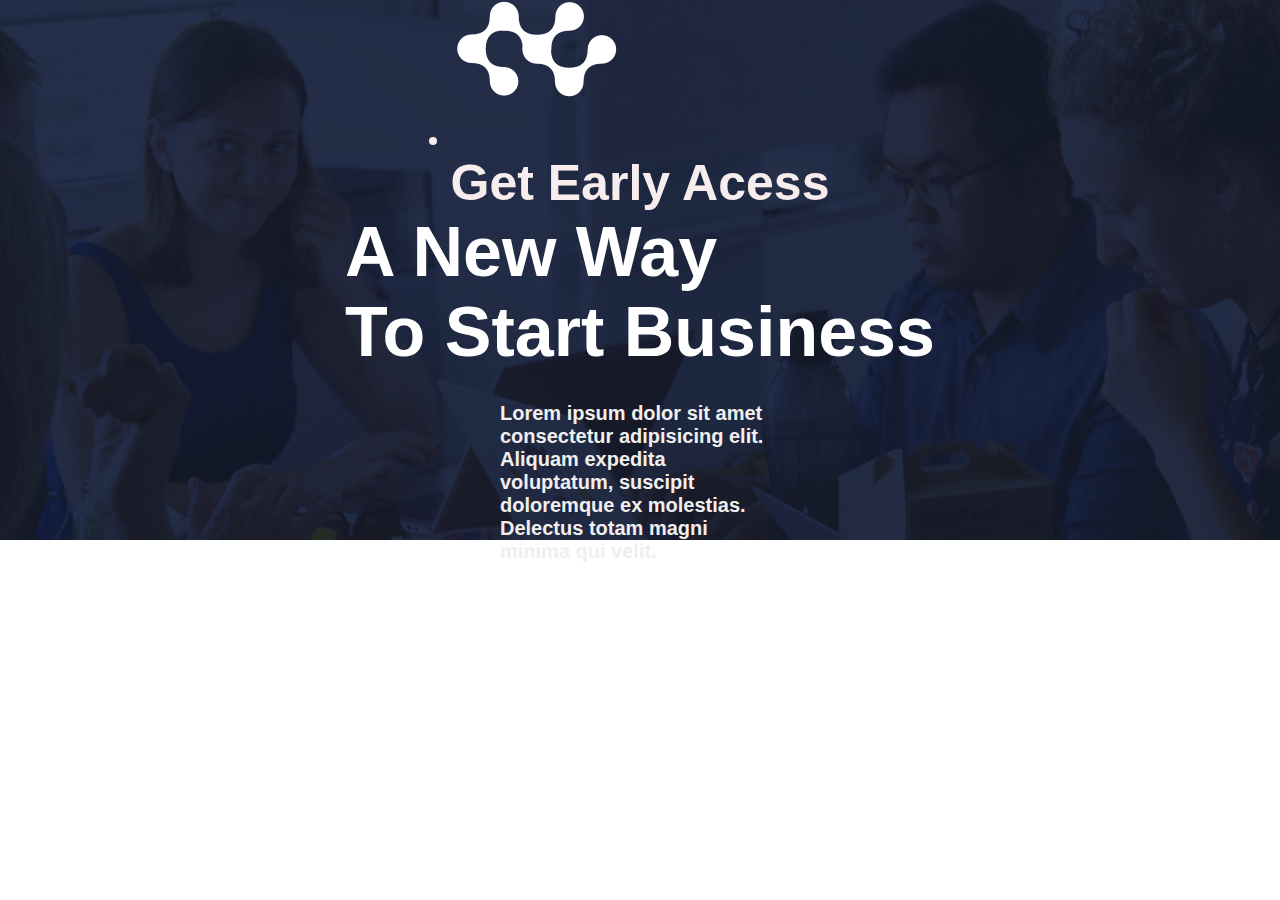
==== index.html @ 76d086c7 "Primer entrega" ====
<!DOCTYPE html>
<html lang="en">
<head>
    <meta charset="UTF-8">
    <meta name="viewport" content="width=device-width, initial-scale=1.0">
    <link rel="stylesheet" href="./style/style.css">
    <title>diseño multimedia</title>
</head>
<body>
    <main>
        </nav><header>
            <div class="breadcrumb-title">
            <li> <img src="./images/logo.png" alt="imagen html" id="imagen">
            <p> <h1 class="encabezado">Get Early Acess</h1></p>
            </div>
            <div id="arriba">
            <p> <h1 class="tituloEncavesado">A New Way </h1></p>
            <p> <h1 class="tituloEncavesado">To Start Business </h1></p>
            </div>
            <P> <h3 class="subtituloEncavesado">Lorem ipsum dolor sit amet consectetur adipisicing elit. Aliquam expedita voluptatum, suscipit doloremque ex molestias. Delectus totam magni minima qui velit.</h3></P>
        </header>
        </section>
    </main>
---- style/style.css ----
*{
    margin: 0;
    padding: 0;
    box-sizing: content-box;
}

.arriba {

    align-self: flex-start;
    align-items: flex-start;
    flex-direction: column;
}
header{
    height: 60vh;
    width: 100%;
    background-image: url(../images/banner-bk.jpg);
    background-position: center;
    display: flex;
    justify-content: center;
    align-items: center;
    flex-direction: column;
}
.tituloEncavesado{
    font-size: 70px;
    font-family: 'Gill Sans', 'Gill Sans MT', Calibri, 'Trebuchet MS', sans-serif;
    color: white;
    align-items: end;

}
.subtituloEncavesado{
    font-size: 20px;
    font-family: 'Gill Sans', 'Gill Sans MT', Calibri, 'Trebuchet MS', sans-serif;
    color: rgb(241, 238, 238);
    padding: 30px 500px;
}

.breadcrumb-title{
    display: flex;
    align-items: center;
    font-size: 25px;
    color: #f8eded;
    padding: 0px 120px;
    font-family: 'Gill Sans', 'Gill Sans MT', Calibri, 'Trebuchet MS', sans-serif;
    justify-content: space-around;
}
#sec1Text{
    display: flex; 
    justify-content: space-between; 

}
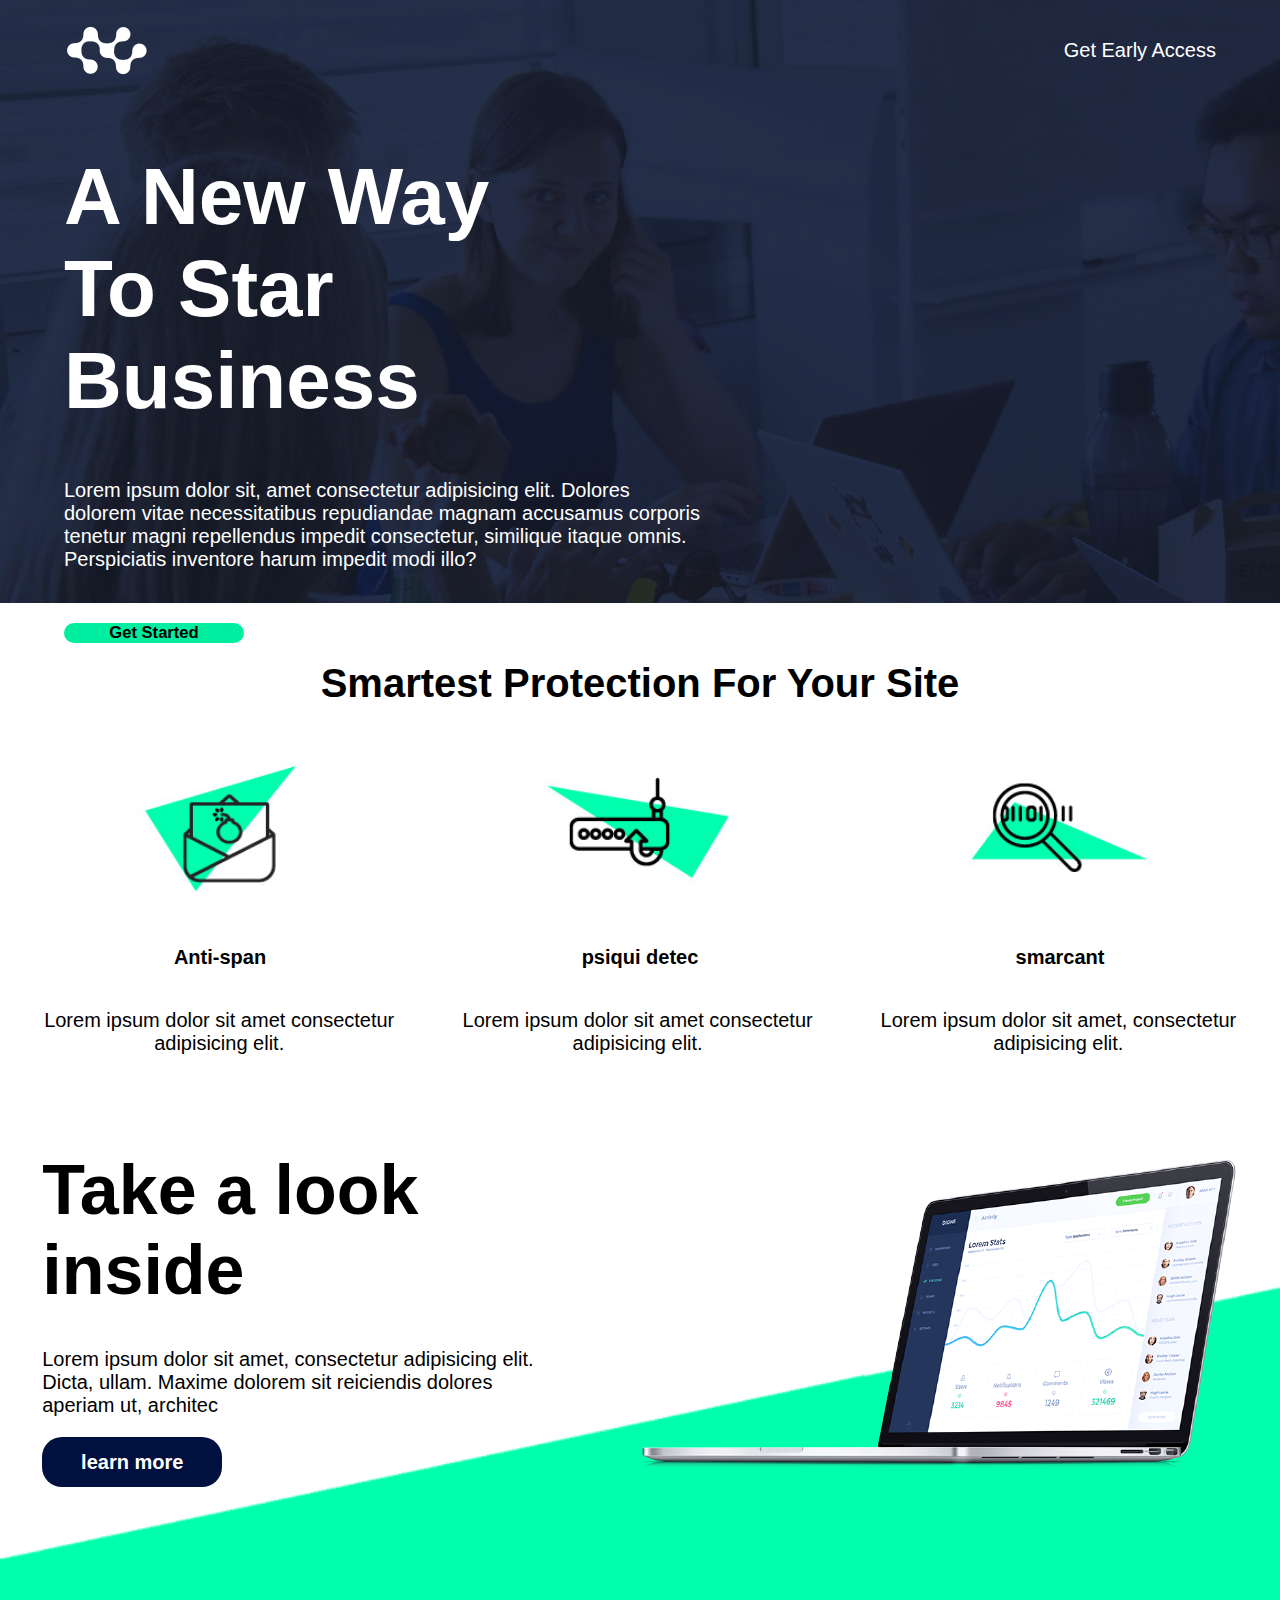
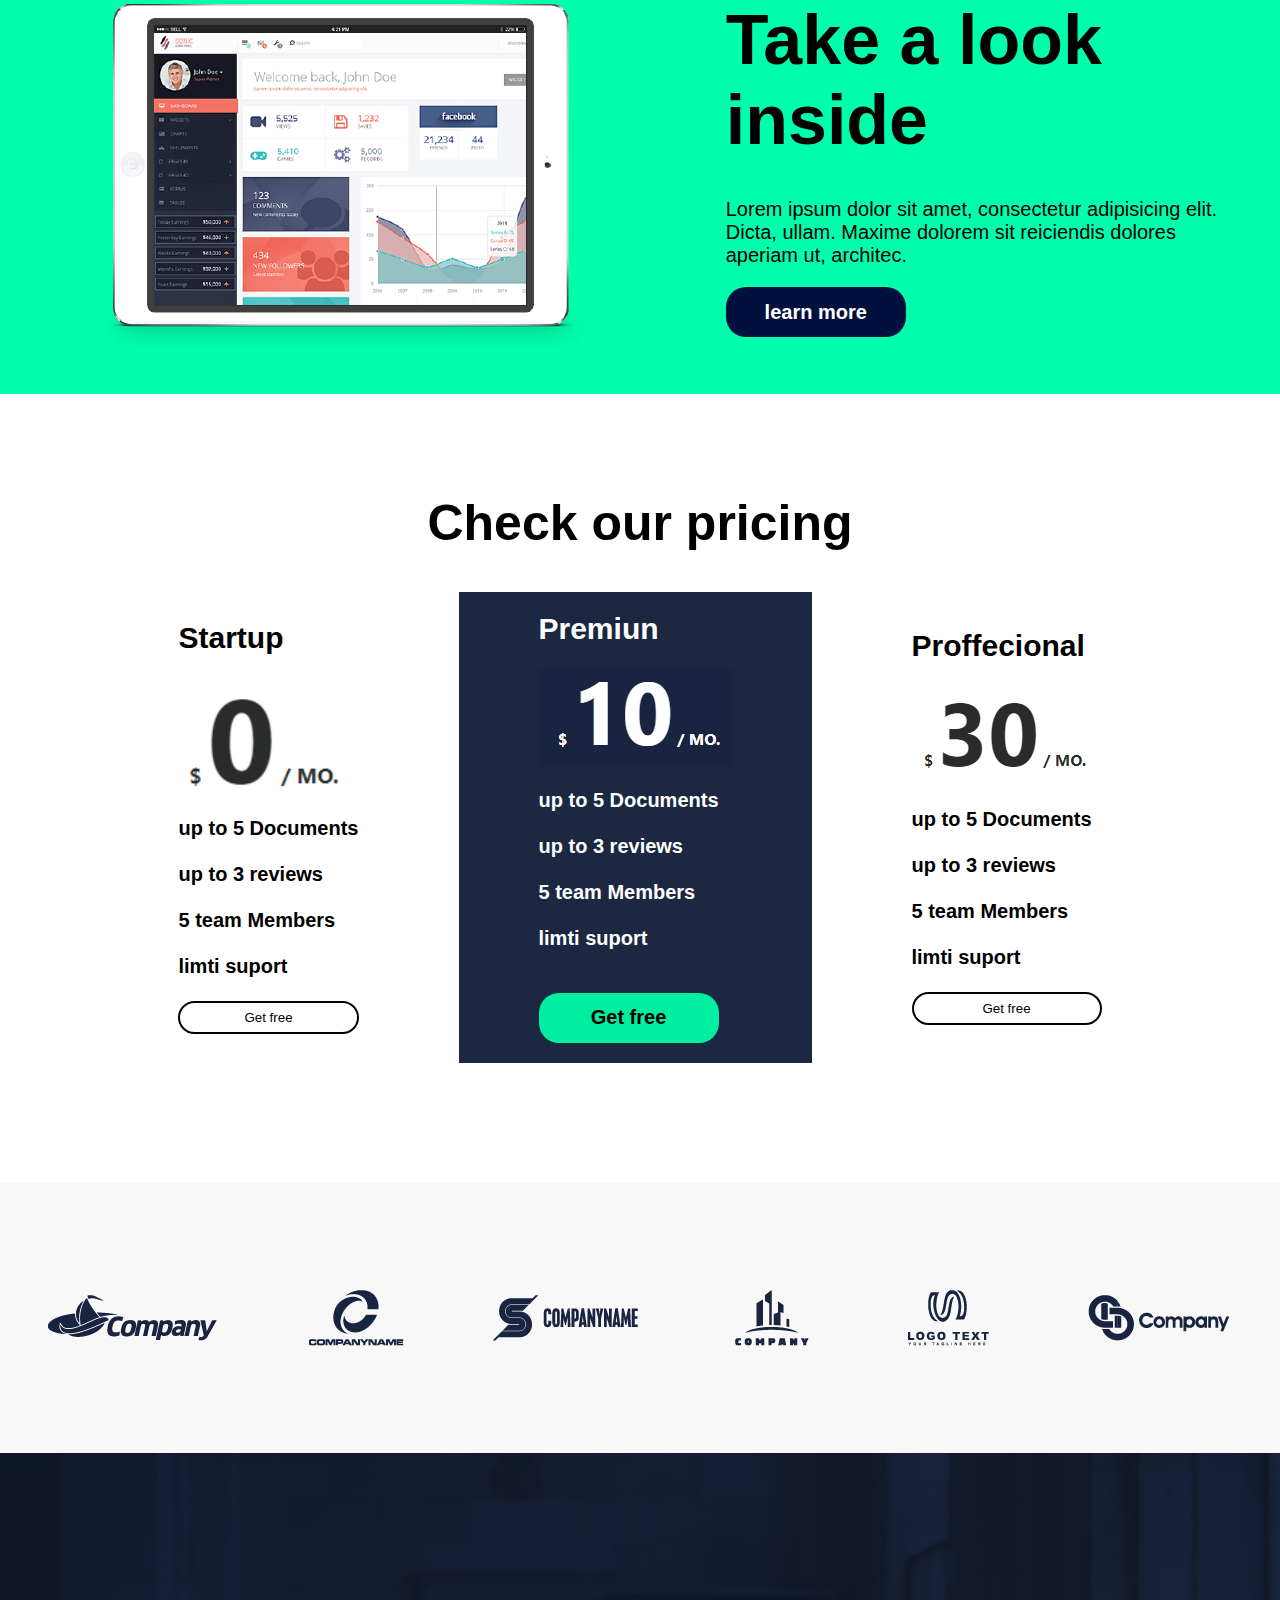
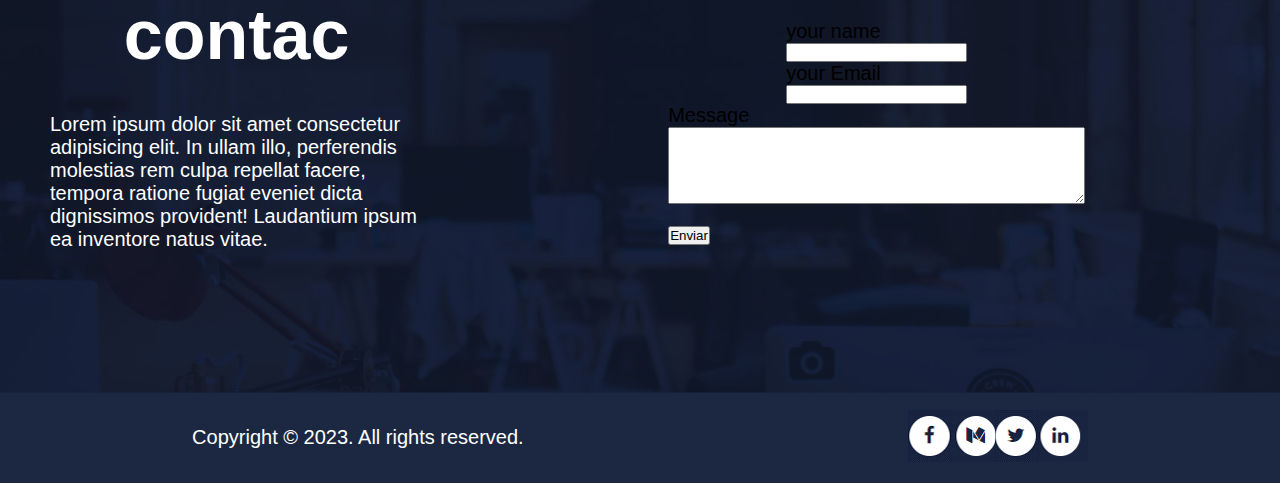
==== commit 5cc960b0: "actualizacion" ====
--- a/index.html
+++ b/index.html
@@ -3,21 +3,132 @@
 <head>
     <meta charset="UTF-8">
     <meta name="viewport" content="width=device-width, initial-scale=1.0">
-    <link rel="stylesheet" href="./style/style.css">
-    <title>diseño multimedia</title>
+    <link rel="stylesheet" href="style/style.css">
+    <title>atlas</title>
 </head>
 <body>
+    <header>
+        <div id="logo">
+            <img src="assets/imagenes/logo.png" alt="logo" id="logoHeader2">
+            <p id="logo1Header">Get Early Access</p>
+        </div>
+        <div class="containerHeader">
+            <h1 id="h1Header">A New Way <br>To Star Business</h1>
+            <p id="textoHeader">Lorem ipsum dolor sit, amet consectetur adipisicing elit. Dolores dolorem vitae necessitatibus repudiandae magnam accusamus corporis tenetur magni repellendus impedit consectetur, similique itaque omnis. Perspiciatis inventore harum impedit modi illo?</p>
+            <button id="btnHeader"> <h5>Get Started </h5></button>
+        </div>
+    </header>
+    <nav>
+        <section class="section1-2">
+            <h1 id="titleNav">Smartest Protection For Your Site</h1>
+            <div id="imgs-div">
+                <img src="assets/imagenes/smart-protect-1.jpg" alt="Anti-span" id="imgs2">
+                <img src="assets/imagenes/smart-protect-2.jpg" alt="CSS3" id="imgs2">
+                <img src="assets/imagenes/smart-protect-3.jpg" alt="Diseño Grafico" id="imgs2">
+            </div>
+                <section class="titles-sect1-2">
+                    <h1 id="html_word">Anti-span</h1>
+                    <h1 id="css_word">psiqui detec</h1>
+                    <h1 id="brush_word">smarcant</h1>
+                </section>
+                <section class="lorem-sect1-2">
+                <p id="sect2">Lorem ipsum dolor sit amet consectetur adipisicing elit.
+                </p>
+                <p id="sect2">Lorem ipsum dolor sit amet consectetur adipisicing elit. 
+                </p>
+                <p id="sect2">Lorem ipsum dolor sit amet, consectetur adipisicing elit.
+                </p>
+                </section>
+        </section>
+    </nav>
     <main>
-        </nav><header>
-            <div class="breadcrumb-title">
-            <li> <img src="./images/logo.png" alt="imagen html" id="imagen">
-            <p> <h1 class="encabezado">Get Early Acess</h1></p>
+        <section id="section1">
+            <div id="secion1-div">
+                <h1>Take a look inside</h1> <br>
+                <p>Lorem ipsum dolor sit amet, consectetur adipisicing elit. Dicta, ullam. Maxime dolorem sit reiciendis dolores aperiam ut, architec</p>
+                <button id="botonsec1">learn more</button>
             </div>
-            <div id="arriba">
-            <p> <h1 class="tituloEncavesado">A New Way </h1></p>
-            <p> <h1 class="tituloEncavesado">To Start Business </h1></p>
+            <img src="assets/imagenes/feature-1.png" alt="Anti-span" >
+        </section>
+        <section id="section1">
+            <img src="assets/imagenes/feature-2.png" alt="Anti-span" >
+            <div id="secion1-div">
+                <h1>Take a look inside</h1> <br>
+                <p>Lorem ipsum dolor sit amet, consectetur adipisicing elit. Dicta, ullam. Maxime dolorem sit reiciendis dolores aperiam ut, architec.</p>
+                <button id="botonsec1">learn more</button>
             </div>
-            <P> <h3 class="subtituloEncavesado">Lorem ipsum dolor sit amet consectetur adipisicing elit. Aliquam expedita voluptatum, suscipit doloremque ex molestias. Delectus totam magni minima qui velit.</h3></P>
-        </header>
         </section>
-    </main>+    </main>
+    <section class="section2">
+        <h1 id="seccion2-h1">Check our pricing</h1> 
+    <div class="containerSec2">
+        
+        <div id="sec2Tex">
+            <h2>Startup</h2> <br>
+            <img src="assets/imagenes/numero1.png" alt="imgen1"><br>
+            <h4>up to 5 Documents</h4><br>
+            <h4>up to 3 reviews</h4><br>
+            <h4>5 team Members</h4><br>
+            <h4>limti suport</h4> <br>
+            <button id="botonSec2">Get free</button>
+        </div>
+        <div id="sec2TexN">
+            <h2>Premiun</h2> <br>
+            <img src="assets/imagenes/numero2.png" alt="imgen1"><br>
+            <h4>up to 5 Documents</h4><br>
+            <h4>up to 3 reviews</h4><br>
+            <h4>5 team Members</h4><br>
+            <h4>limti suport</h4><br>
+            <button id="btnHeader">Get free</button>
+        </div>
+        <div id="sec2Tex">
+            <h2>Proffecional</h2><br>
+            <img src="assets/imagenes/numero3.png" alt="imgen1"><br>
+            <h4>up to 5 Documents</h4><br>
+            <h4>up to 3 reviews</h4><br>
+            <h4>5 team Members</h4><br>
+            <h4>limti suport</h4> <br>
+            <button id="botonSec2">Get free</button>
+        </div>
+    </div>
+    </section>
+    <section class="section3">
+        <img src="assets/imagenes/client-1.png" alt="imagen1">
+        <img src="assets/imagenes/client-2.png" alt="imagen2">
+        <img src="assets/imagenes/client-3.png" alt="imagen3">
+        <img src="assets/imagenes/client-4.png" alt="imagen4">
+        <img src="assets/imagenes/client-5.png" alt="imagen5">
+        <img src="assets/imagenes/client-6.png" alt="imagen6">
+    </section>
+    <section class="section4">
+        <section class="inputs">
+        <div>
+            <p>your name</p>
+            <input type="text" id="nombre">
+            <p>your Email</p>
+            <input type="email" id="e-mail">
+            <form id="txt-area"></form>
+        </div>
+        <div>
+            <p>Message</p>
+            <textarea rows="5" cols="50" id="txt_area"></textarea><br><br>
+            </form>
+            <button id="btn-sec4">Enviar</button>
+        </div>
+        </section>
+        <div class="contac-div">
+            <h1>contac</h1> <br>
+            <p>Lorem ipsum dolor sit amet consectetur adipisicing elit. In ullam illo, perferendis molestias rem culpa repellat facere, tempora ratione fugiat eveniet dicta dignissimos provident! Laudantium ipsum ea inventore natus vitae.</p>
+        </div>
+    </section>
+    <footer>
+        <p>Copyright © 2023. All rights reserved.</p> 
+        <div id="Acceso-redes">
+        <a href="https://www.facebook.com/?locale=es_LA"> <img src="assets/imagenes/facebook.png" alt=""> </a>
+        <a href="https://www.youtube.com/"> <img src="assets/imagenes/youtube.png" alt=""> </a> 
+        <a href="https://www.tiktok.com/es/"> <img src="assets/imagenes/tiktok.png" alt=""> </a> 
+        <a href="https://www.instagram.com/"> <img src="assets/imagenes/instagram+.png" alt=""> </a>
+        </div>
+    </footer>
+</body>
+</html>--- a/style/style.css
+++ b/style/style.css
@@ -4,47 +4,315 @@
     box-sizing: content-box;
 }
 
-.arriba {
-
-    align-self: flex-start;
+
+header{
+    height: 67vh;
+    width: 100%;
+    background-image: url(../assets/imagenes/banner-bk.jpg);
+    display: flex;
+    justify-content: space-between;
     align-items: flex-start;
     flex-direction: column;
 }
-header{
+
+#logo{
+    width: 100%;
+    height: 30%;
+    color: #ffffff;
+    display: flex;
+    justify-content:space-between;
+    flex-direction: reverse;
+    align-items: center;
+
+
+}
+
+#logo1Header{
+    display: flex;
+    justify-content: flex-start;
+    align-items: center;
+    padding: 0% 5%;
+    font-family: Arial, Helvetica, sans-serif;
+    color: var(--color-terciario);
+}
+
+#logoHeader2{
+    display: flex;
+    justify-content: flex-start;
+    align-items: center;
+    padding: 0px 5%;
+    height: 100px;
+    width: 100px;
+}
+
+
+.containerHeader{
+    width: 50%;
+    height: 70%;
+    color: #ffffff;
+    display: flex;
+    justify-content: flex-start;
+    align-items: flex-start;
+    flex-direction: column;
+    padding: 4% 5% ;
+}
+
+#h1Header{
+    font-size: 80px;
+    font-weight: 700;
+    margin-bottom: 20px;
+    font-family: Arial, Helvetica, sans-serif;
+}
+
+#textoHeader{
+    padding: 5% 0px;
+    font-size: 20px;
+    font-weight: 400;
+    font-family: Arial, Helvetica, sans-serif;
+}
+:root{
+    --color-principal: #00ee9f;
+    --color-secundario: #000000;
+    --color-terciario: #ffffff;
+    --color-cuarto: #00113f;
+
+}
+
+#btnHeader{
+    width: 180px;
+    height: 50px;
+    border: none;
+    border-radius: 20px;
+    background-color:var(--color-principal);
+    color: #000000;
+    font-size: 20px;
+    font-weight: 700;
+    font-family: Arial, Helvetica, sans-serif;
+    margin-top: 20px;
+    cursor: pointer;
+}
+
+nav{
+    display: flex;
+    justify-content: space-around;
+    flex-direction: column;
+}
+
+.section1-2{
+	padding: 3% 10px;
+	display: flex;
+	flex-direction: column;
+}
+#imgs-div{
+	display: flex;
+	justify-content: space-around;
+}
+#imgs2{
+    height: 200px;
+	width: 200px;
+}
+.titles-sect1-2{
+	display: flex;
+	align-items: center;
+	justify-content: space-around;
+}
+#html_word,#css_word,#brush_word{
+	display: flex;
+	font-size: 20px;
+	width: 427.489px;
+	padding: 20px 10px;
+	justify-content: center;
+}
+.lorem-sect1-2{
+	display: flex;
+	justify-content: space-evenly;
+	text-align: center;
+}
+
+#titleNav{
+    display: flex;
+    justify-content: center;
+    font-size: 40px;
+    font-weight: 700;
+    font-family: Arial, Helvetica, sans-serif;
+    margin-top: 20px;
+}
+
+main{
+    height: 100vh;
+    width: 100%;
+    background-image: url(../assets/imagenes/fondo\ seccion\ 2.png);
+    background-size: cover;
+    display: flex;
+    flex-direction: column;
+    justify-content: center;
+    align-items: center;
+}
+
+#section1{
+    display: flex;
+    justify-content: space-around;
+    flex-direction: row;
+    align-items: center;
+    width: 100%;
+    height: 100%;
+}
+
+#secion1-div{
+    display: flex;
+    justify-content: center;
+    flex-direction: column;
+    align-items: flex-start;
+    width: 40%;
+    height: 100%;
+}
+
+h1{
+    font-size: 70px;
+    font-weight: 700;
+    margin-bottom: 20px;
+    font-family: Arial, Helvetica, sans-serif;
+}
+
+p{
+    font-size: 20px;
+    font-weight: 400;
+    font-family: Arial, Helvetica, sans-serif;
+}
+
+#botonsec1{
+    width: 180px;
+    height: 50px;
+    border: none;
+    border-radius: 20px;
+    background-color:var(--color-cuarto);
+    color: rgb(255, 255, 255);
+    font-size: 20px;
+    font-weight: 700;
+    font-family: Arial, Helvetica, sans-serif;
+    margin-top: 20px;
+    cursor: pointer;
+}
+
+.section2{
+    display: flex;
+    justify-content: space-around;
+    flex-direction: column;
+    align-items: center;
+    width: 100%;
+    height: 100%;
+    margin: 100px 0px;
+}
+
+#seccion2-h1{
+    font-size: 50px;
+    font-weight: 700;
+    margin-bottom: 20px;
+    font-family: Arial, Helvetica, sans-serif;
+}
+
+.containerSec2{
+    display: flex;
+    justify-content: center;
+    flex-direction: row;
+    align-items: center;
+    margin: 20px 50px;
+    width: 100%;
+    height: 100%;
+}
+
+
+#sec2Tex{
+    display: flex;
+    justify-content: center;
+    flex-direction: column;
+    padding: 0px 100px;
+    font-size: 20px;
+    font-weight: 400;
+    font-family: Arial, Helvetica, sans-serif;
+}
+
+#sec2TexN{
+    display: flex;
+    justify-content: center;
+    flex-direction: column;
+    padding: 20px 80px;
+    font-size: 20px;
+    font-weight: 400;
+    background-color: #1c2841;
+    color: #ffffff;
+    font-family: Arial, Helvetica, sans-serif;
+}
+
+#botonSec2{
+
+    color: black; 
+    padding: 7px 7px; 
+    cursor: pointer; 
+    border-radius: 20px;
+    border: none;
+    background-color: white;
+    border: 2px solid #000000; 
+}
+
+.section3{
+    background-color: #f8f8f8;
+    display: flex;
+    justify-content: space-around;
+    flex-direction: row;
+    align-items: center;
+    width:100% ;
+    height: 30vh;
+}
+
+.section4{
     height: 60vh;
     width: 100%;
-    background-image: url(../images/banner-bk.jpg);
+    background-image: url(../assets/imagenes/contact-bk.jpg);
+    background-size: cover;
     background-position: center;
     display: flex;
-    justify-content: center;
-    align-items: center;
-    flex-direction: column;
-}
-.tituloEncavesado{
-    font-size: 70px;
-    font-family: 'Gill Sans', 'Gill Sans MT', Calibri, 'Trebuchet MS', sans-serif;
-    color: white;
-    align-items: end;
-
-}
-.subtituloEncavesado{
-    font-size: 20px;
-    font-family: 'Gill Sans', 'Gill Sans MT', Calibri, 'Trebuchet MS', sans-serif;
-    color: rgb(241, 238, 238);
-    padding: 30px 500px;
-}
-
-.breadcrumb-title{
-    display: flex;
-    align-items: center;
-    font-size: 25px;
-    color: #f8eded;
-    padding: 0px 120px;
-    font-family: 'Gill Sans', 'Gill Sans MT', Calibri, 'Trebuchet MS', sans-serif;
-    justify-content: space-around;
-}
-#sec1Text{
-    display: flex; 
-    justify-content: space-between; 
-
-}
+    flex-direction: row-reverse;
+}
+
+.inputs{
+    display: flex;
+    justify-content: center;
+    flex-direction: column;
+    align-items: center;
+    width: 100%;
+    height: 100%;
+    margin: 10px 30px;
+
+}
+
+.contac-div{
+    display: flex;
+    justify-content: center;
+    flex-direction: column;
+    align-items: center;
+    color: #ffffff;
+    padding: 0% 50px;
+    width: 50%;
+    height: 100%;
+}
+
+footer{
+    height: 10vh;
+    width: 100%;
+    background-color: #1c2841;
+    color: #ffffff;
+    display: flex;
+    justify-content: space-around;
+    align-items: center;
+}
+
+#Acceso-redes{
+    display: flex;
+    justify-content: center;
+    flex-direction: row;
+    align-items: center;
+
+}
+
+
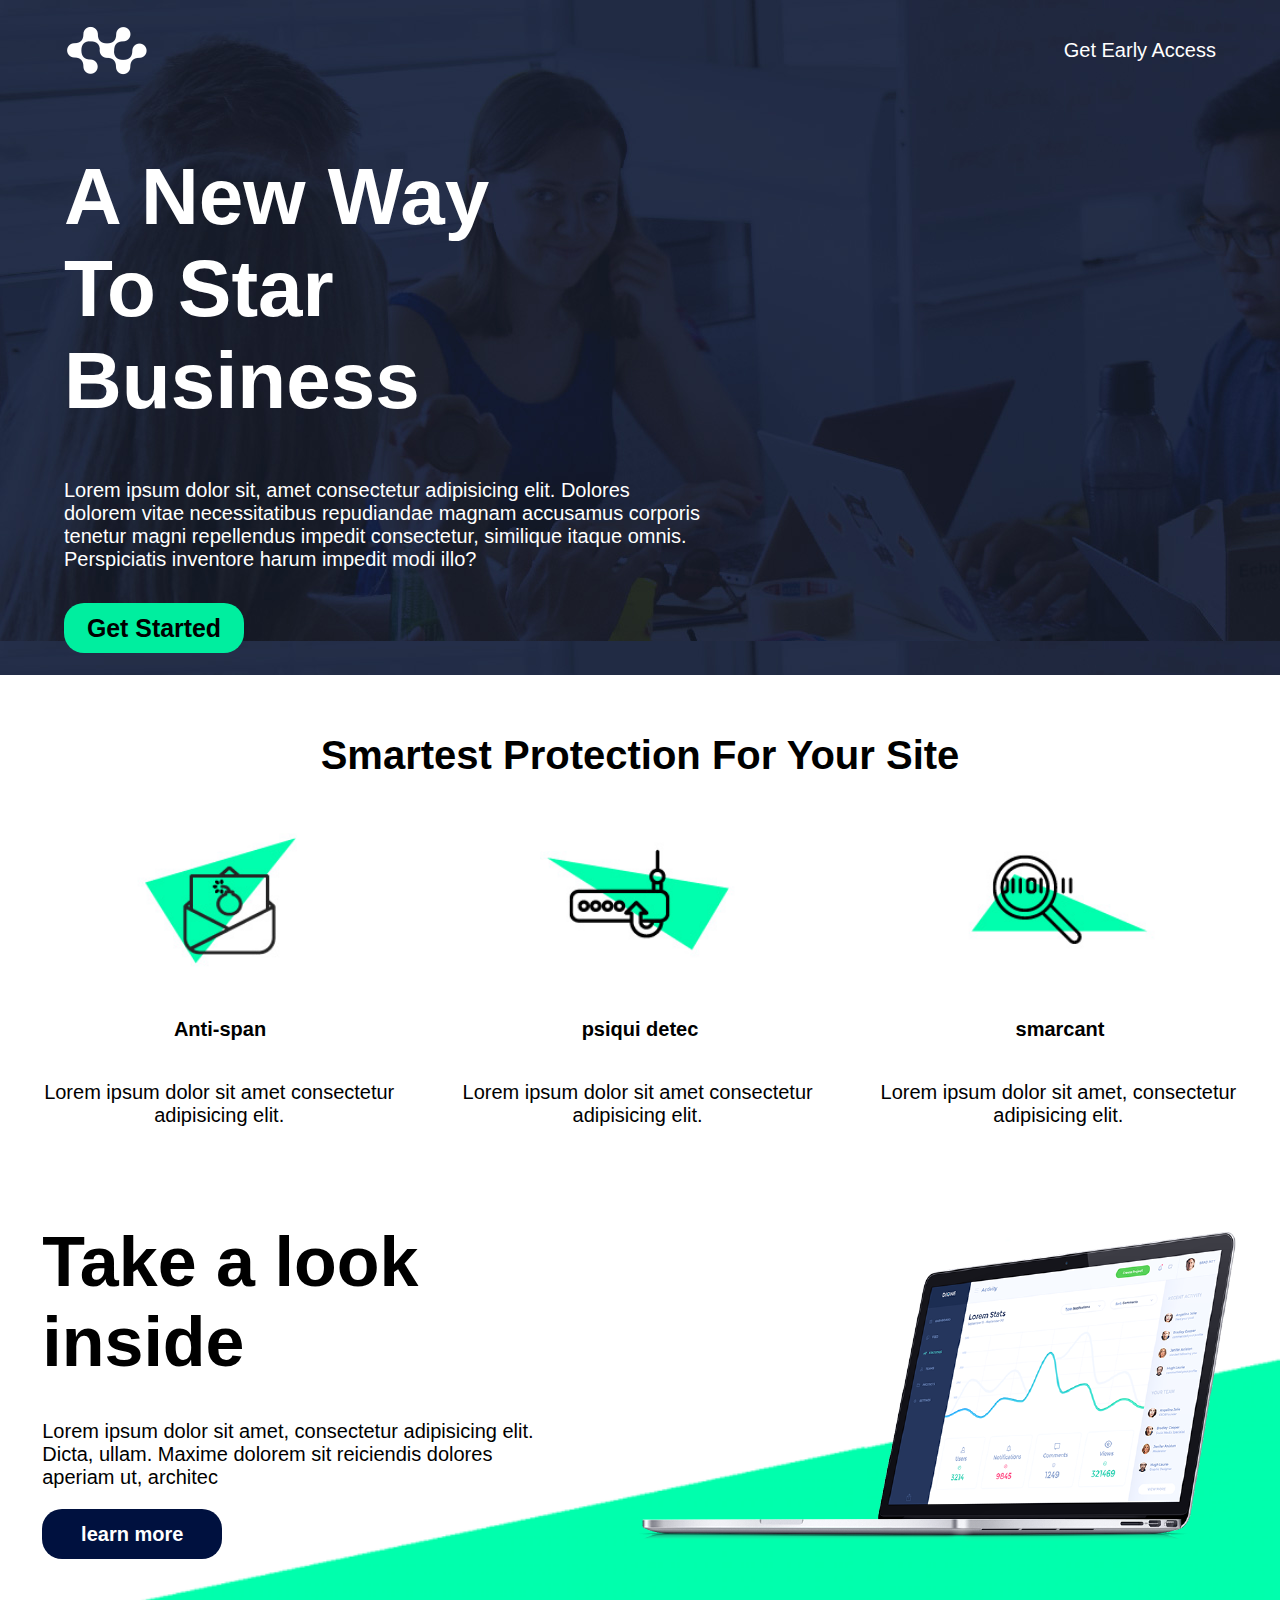
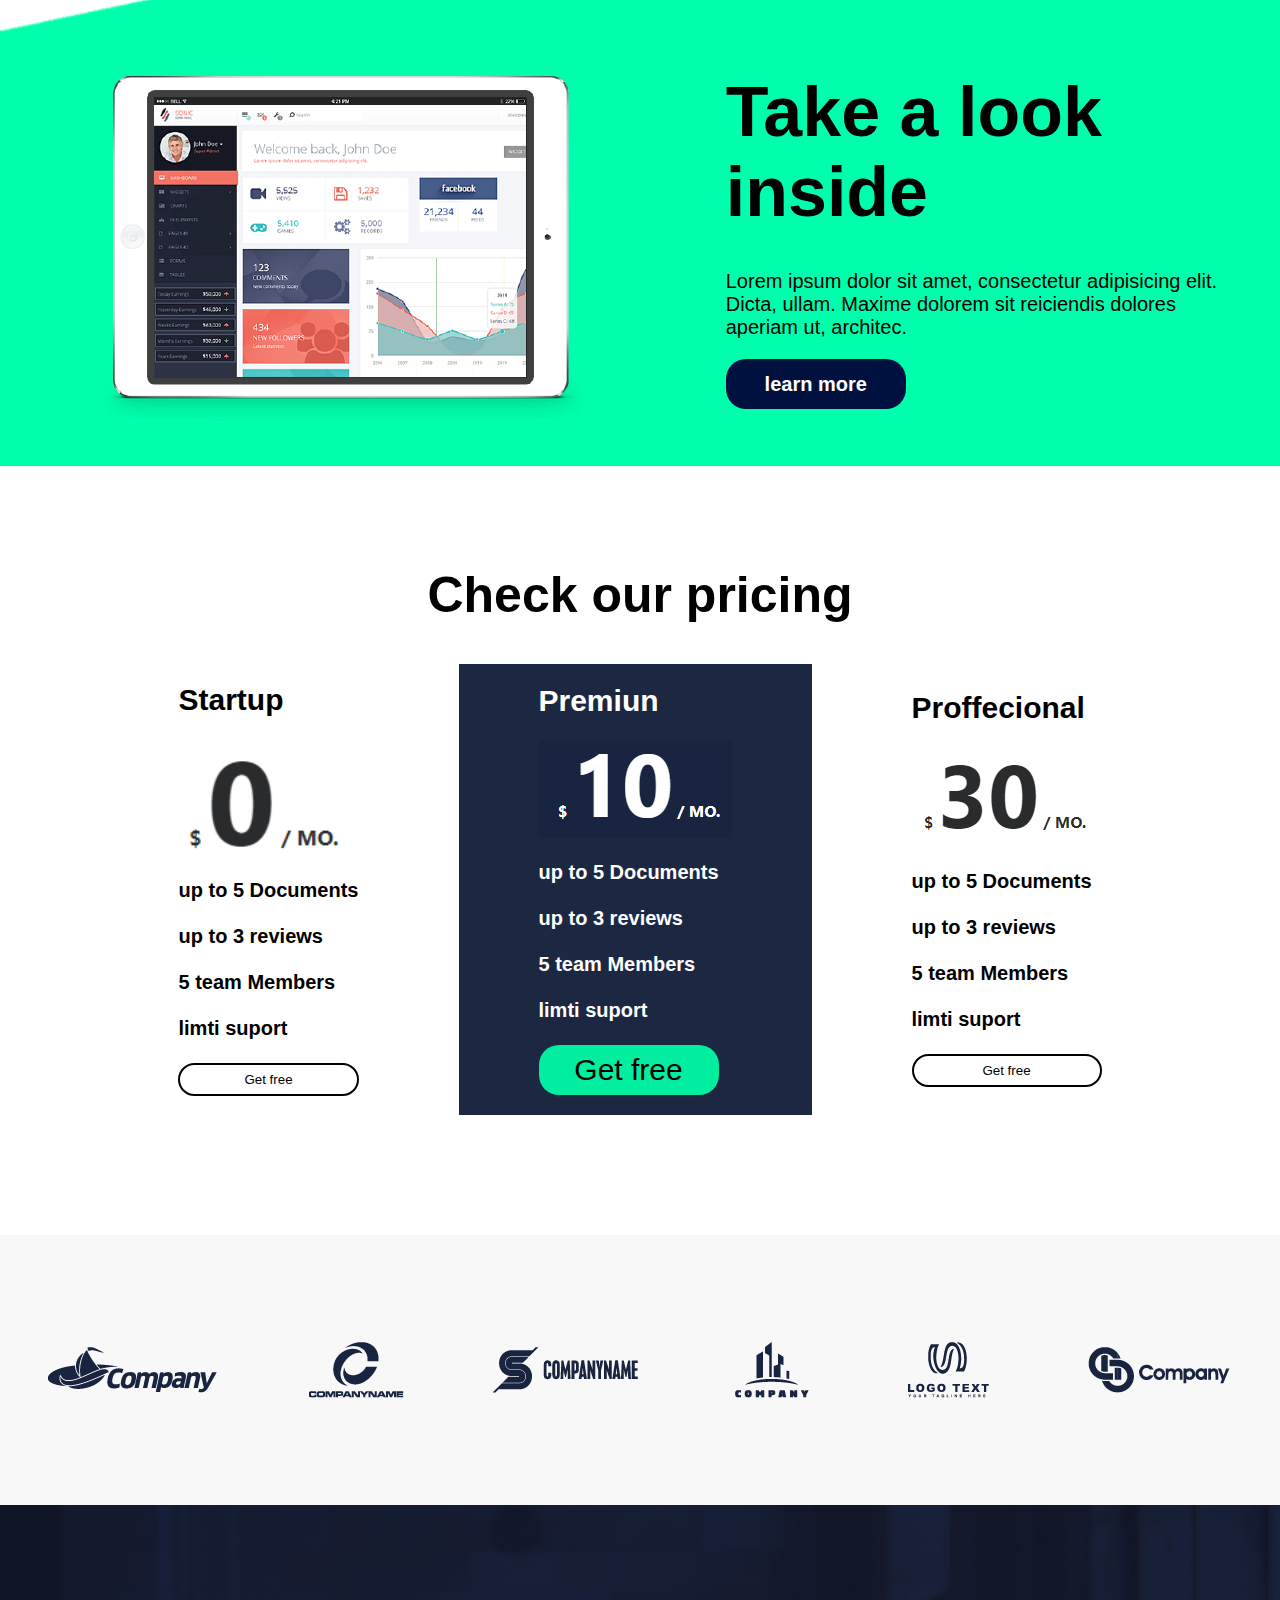
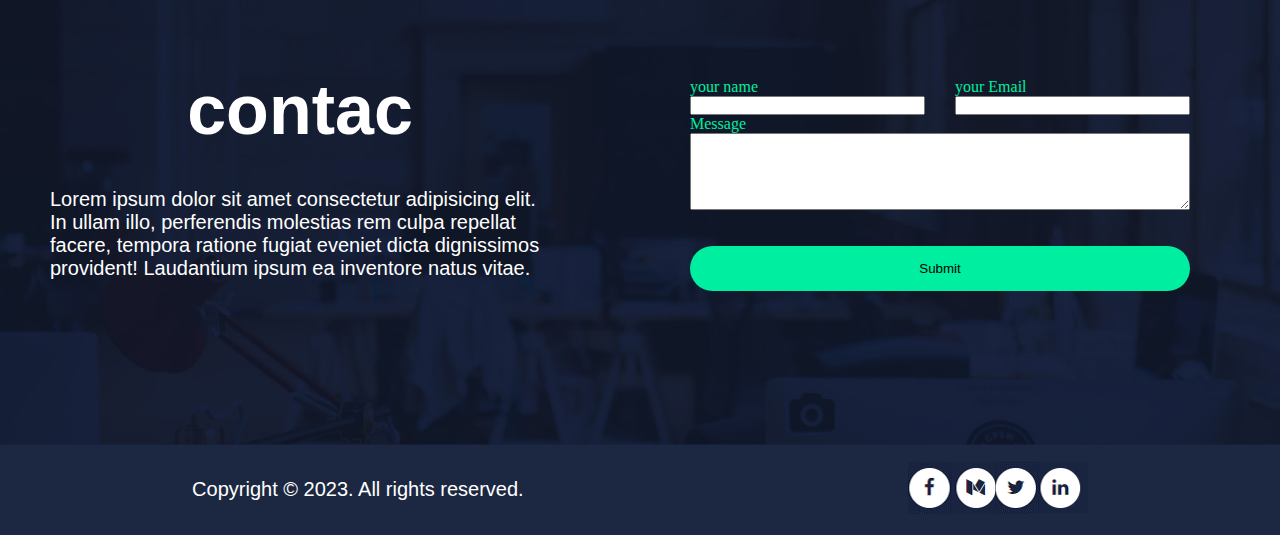
==== commit 381ce439: "progresoo" ====
--- a/index.html
+++ b/index.html
@@ -101,21 +101,23 @@
         <img src="assets/imagenes/client-6.png" alt="imagen6">
     </section>
     <section class="section4">
-        <section class="inputs">
-        <div>
-            <p>your name</p>
-            <input type="text" id="nombre">
-            <p>your Email</p>
-            <input type="email" id="e-mail">
-            <form id="txt-area"></form>
-        </div>
-        <div>
-            <p>Message</p>
-            <textarea rows="5" cols="50" id="txt_area"></textarea><br><br>
-            </form>
-            <button id="btn-sec4">Enviar</button>
-        </div>
-        </section>
+        <form class="inputs">
+            <div id = "section5">
+                <div class="inputText">
+                    <label>your name</label>
+                    <input type="text" id="nombre">
+                </div>
+                <div class="inputText">
+                    <label>your Email</label>
+                    <input type="email" id="e-mail">
+                </div>
+            </div>
+            <div class="message">
+                <label>Message</label>
+                <textarea rows="5" cols="50" id="txt_area"></textarea><br><br>
+                <button id="btn-sec4">Submit</button>
+            </div>
+        </form>
         <div class="contac-div">
             <h1>contac</h1> <br>
             <p>Lorem ipsum dolor sit amet consectetur adipisicing elit. In ullam illo, perferendis molestias rem culpa repellat facere, tempora ratione fugiat eveniet dicta dignissimos provident! Laudantium ipsum ea inventore natus vitae.</p>
--- a/style/style.css
+++ b/style/style.css
@@ -6,7 +6,7 @@
 
 
 header{
-    height: 67vh;
+    height: 75vh;
     width: 100%;
     background-image: url(../assets/imagenes/banner-bk.jpg);
     display: flex;
@@ -48,8 +48,8 @@
 
 .containerHeader{
     width: 50%;
-    height: 70%;
-    color: #ffffff;
+    height: 100%;
+    color: hsl(0, 0%, 100%);
     display: flex;
     justify-content: flex-start;
     align-items: flex-start;
@@ -67,7 +67,7 @@
 #textoHeader{
     padding: 5% 0px;
     font-size: 20px;
-    font-weight: 400;
+    font-weight: 100;
     font-family: Arial, Helvetica, sans-serif;
 }
 :root{
@@ -85,10 +85,9 @@
     border-radius: 20px;
     background-color:var(--color-principal);
     color: #000000;
-    font-size: 20px;
-    font-weight: 700;
-    font-family: Arial, Helvetica, sans-serif;
-    margin-top: 20px;
+    font-size: 30px;
+    font-family: Arial, Helvetica, sans-serif;
+    margin-top: 0%;
     cursor: pointer;
 }
 
@@ -273,17 +272,46 @@
     background-position: center;
     display: flex;
     flex-direction: row-reverse;
+    border-color: #00ee9f;
+}
+#section5 {
+    display: flex;
+    align-items: center;
+    justify-content: space-between;
+}
+
+.inputText{
+    display: flex;
+    flex-direction: column;
+    width: 47%;
+    border-radius: 100%;
 }
 
 .inputs{
     display: flex;
     justify-content: center;
     flex-direction: column;
-    align-items: center;
-    width: 100%;
-    height: 100%;
-    margin: 10px 30px;
-
+    color: #00ee9f;
+    border-color: #00ee9f;
+    border-radius: 10px;
+    width: 50%;
+    height: 100%;
+    margin: 10px 90px;
+}
+
+.message{
+    display: flex;
+    flex-direction: column;
+}
+
+#btn-sec4{
+
+    color:#000000;
+    padding: 15px 175px; 
+    cursor: pointer;
+    border-radius: 100px;
+    border:#00ee9f;
+    background-color:#00ee9f;
 }
 
 .contac-div{
@@ -312,7 +340,7 @@
     justify-content: center;
     flex-direction: row;
     align-items: center;
-
-}
-
-
+}
+
+
+
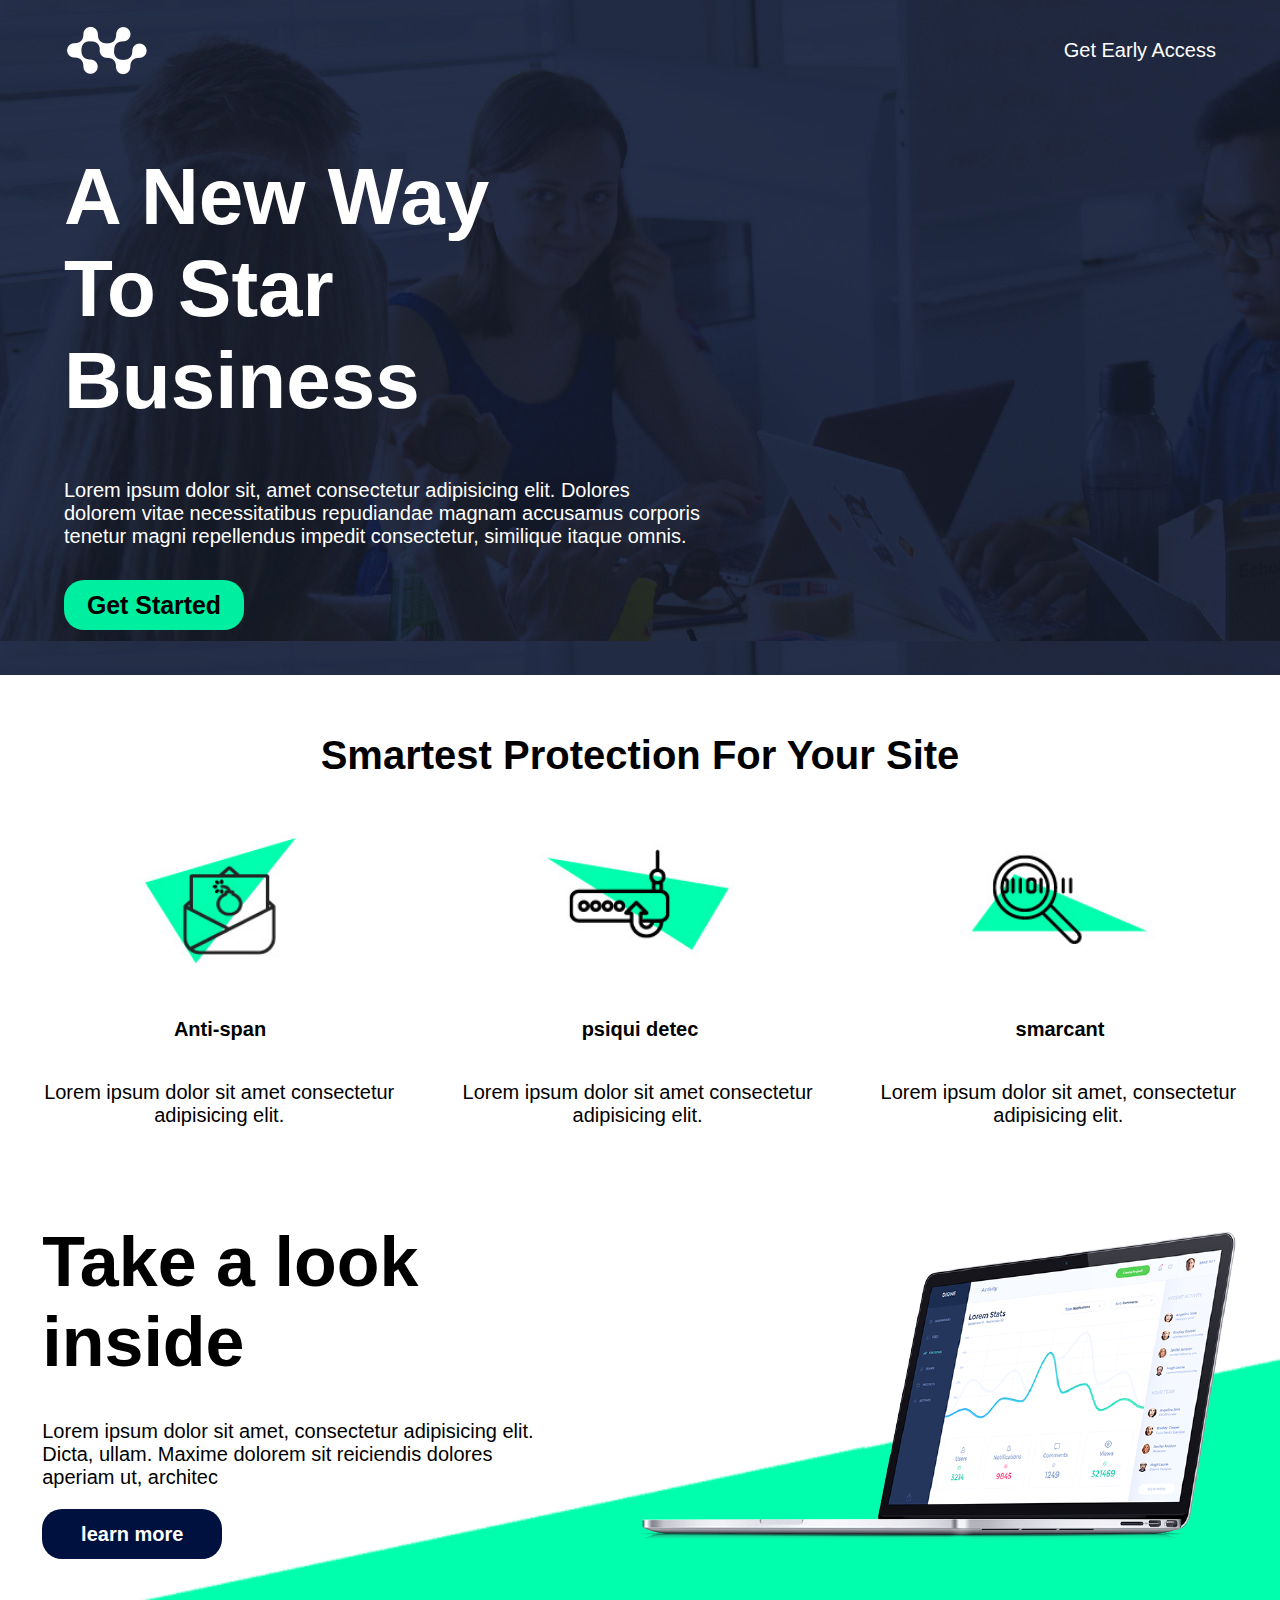
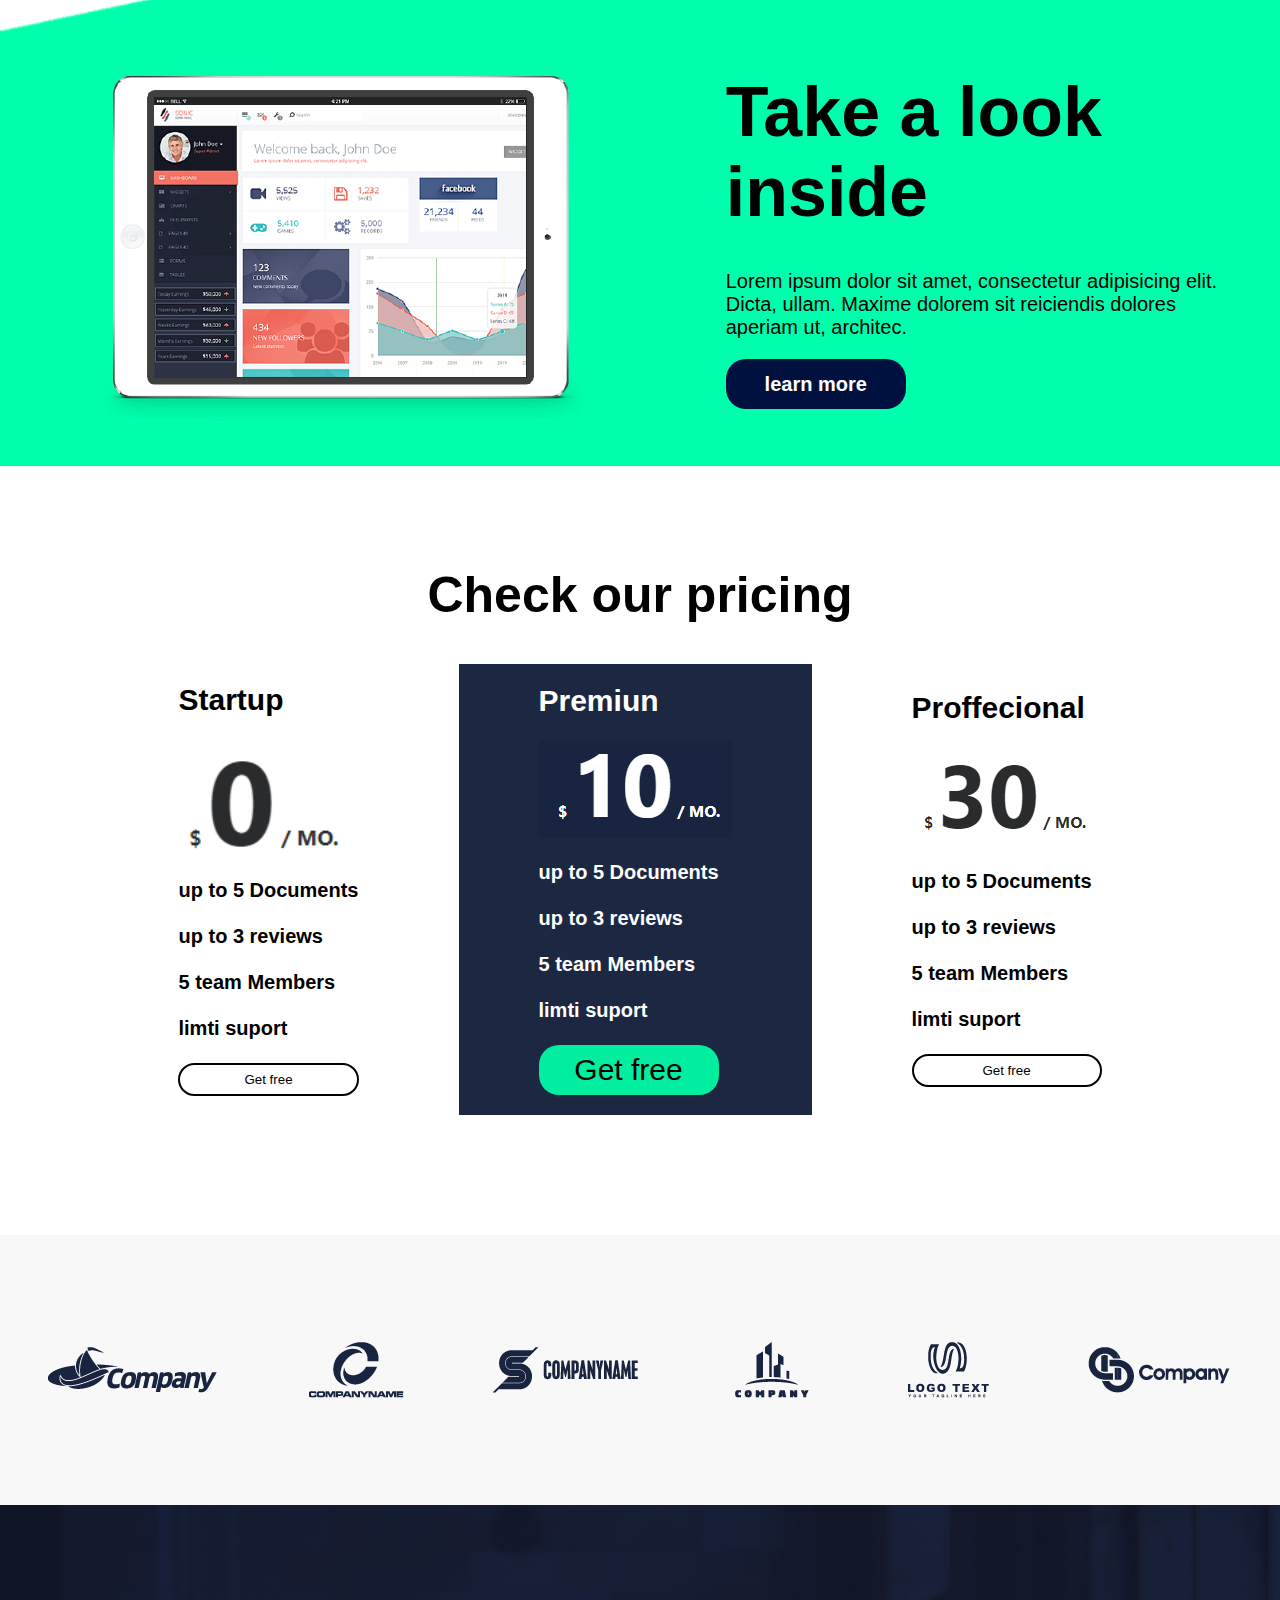
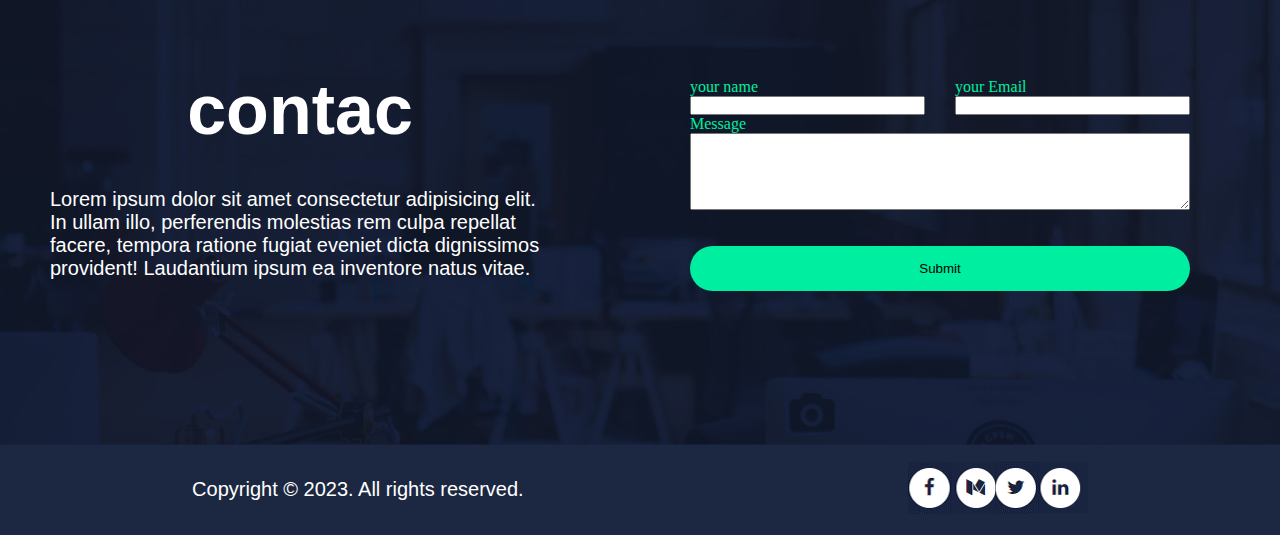
==== commit e399c06e: "fin del primer media queries" ====
--- a/index.html
+++ b/index.html
@@ -14,7 +14,7 @@
         </div>
         <div class="containerHeader">
             <h1 id="h1Header">A New Way <br>To Star Business</h1>
-            <p id="textoHeader">Lorem ipsum dolor sit, amet consectetur adipisicing elit. Dolores dolorem vitae necessitatibus repudiandae magnam accusamus corporis tenetur magni repellendus impedit consectetur, similique itaque omnis. Perspiciatis inventore harum impedit modi illo?</p>
+            <p id="textoHeader">Lorem ipsum dolor sit, amet consectetur adipisicing elit. Dolores dolorem vitae necessitatibus repudiandae magnam accusamus corporis tenetur magni repellendus impedit consectetur, similique itaque omnis.</p>
             <button id="btnHeader"> <h5>Get Started </h5></button>
         </div>
     </header>
--- a/style/style.css
+++ b/style/style.css
@@ -220,7 +220,6 @@
     height: 100%;
 }
 
-
 #sec2Tex{
     display: flex;
     justify-content: center;
@@ -343,4 +342,75 @@
 }
 
 
-
+@media screen and (max-width: 1279px) {
+    .containerHeader{
+        width: 40%;
+        height: 110%;
+        color: hsl(0, 0%, 100%);
+        display: flex;
+        justify-content: flex-start;
+        align-items: flex-start;
+        flex-direction: column;
+        padding: 4% 5% ;
+    
+    }
+    header{
+        height: auto;
+    }
+    #h1Header{
+        font-size: 50px;
+        font-weight: 500;
+    }
+
+    #textoHeader{
+        padding: 3% 0px;
+        font-size: 15px;
+        font-weight: 150;
+    }
+
+    #btnHeader{
+        padding: 0.5% 5px;
+        width: 170px;
+        height: 40px;
+        font-size: 23px;
+    }
+
+    h1{
+        font-size: 55px;
+        font-weight: 700;
+        margin-bottom: 20px;
+    }
+
+    .contac-div{
+        padding: 0% 30px;
+        width: 50%;
+        height: 100%;
+    }
+
+    .containerSec2{
+        justify-content: space-around;
+    }
+
+    #sec2Tex{
+        padding: 10px 50px;
+    }
+    
+    #sec2TexN{
+        padding: 20px 50px;
+    }
+}
+
+@media screen and (max-width: 920px) {
+
+.containerSec2{
+        justify-content: space-around;
+    }
+
+    #sec2Tex{
+        padding: 10px 40px;
+    }
+    
+    #sec2TexN{
+        padding: 20px 40px;
+    }
+}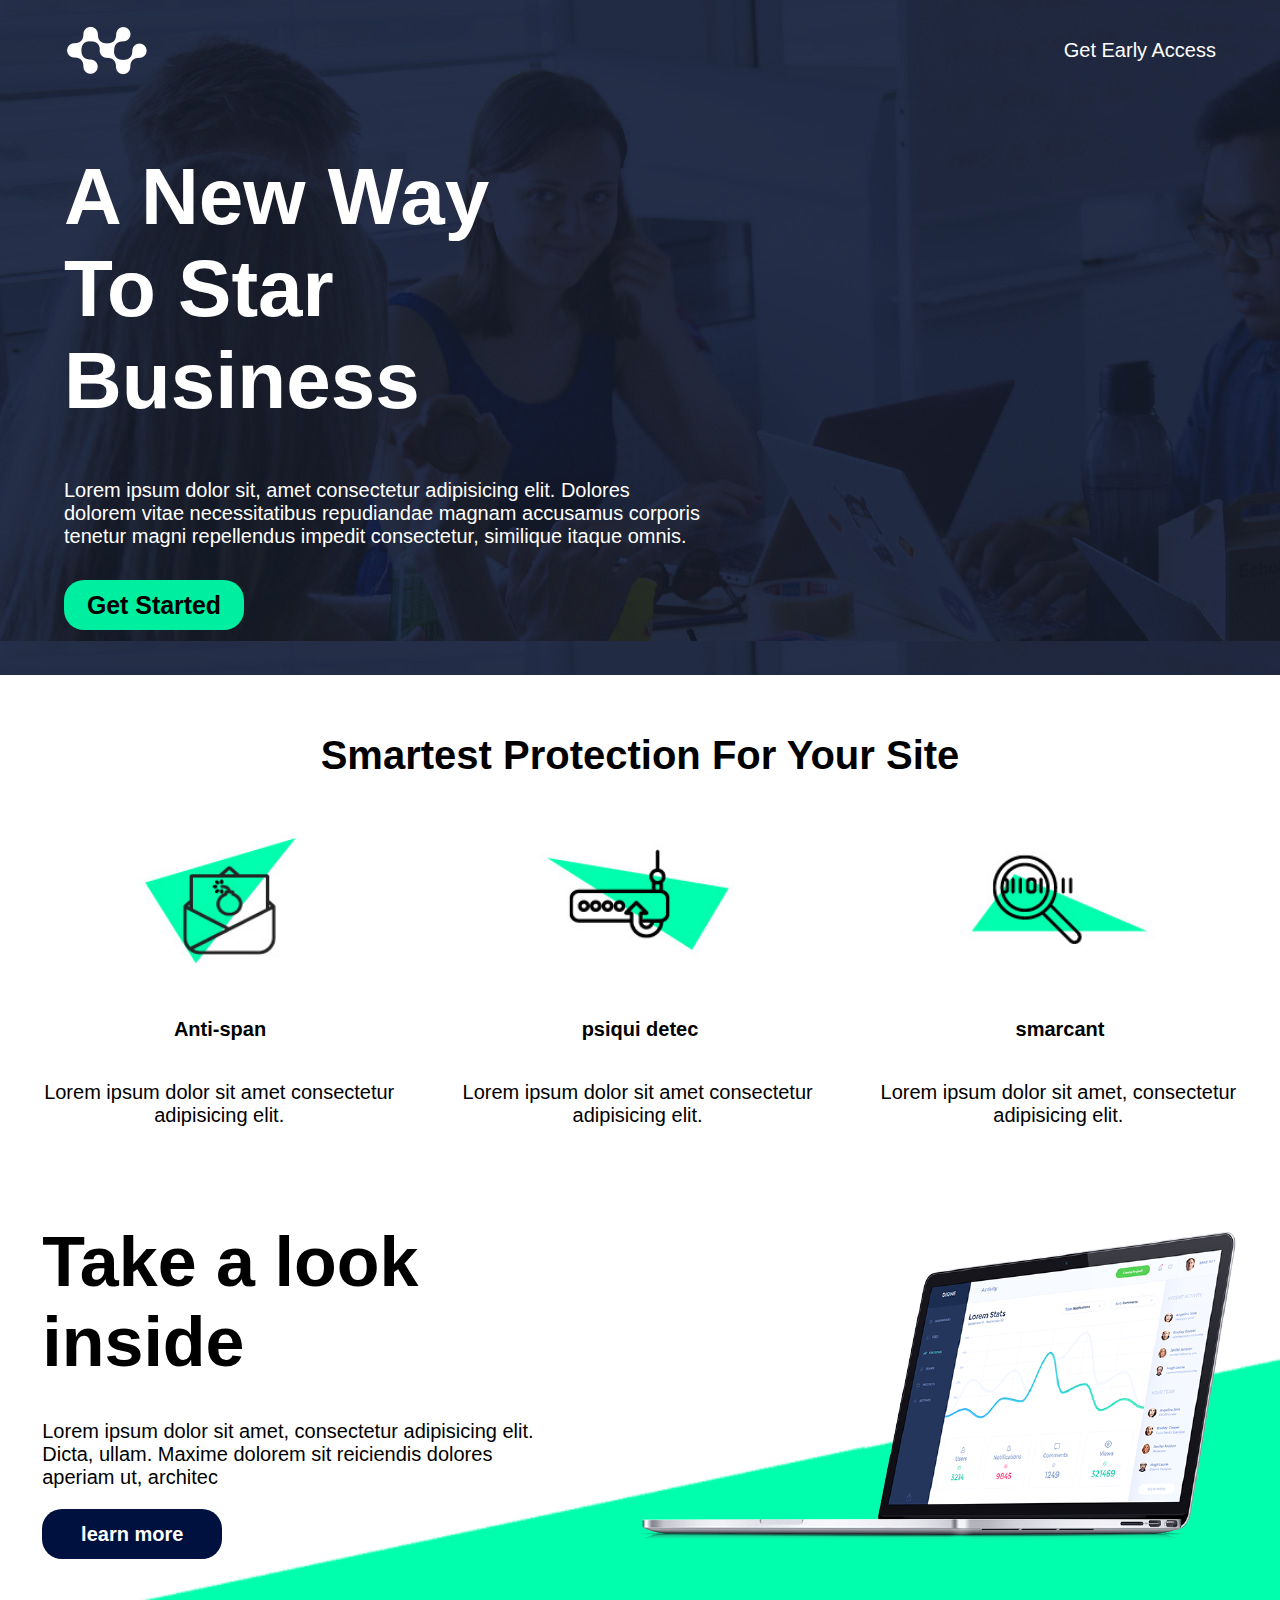
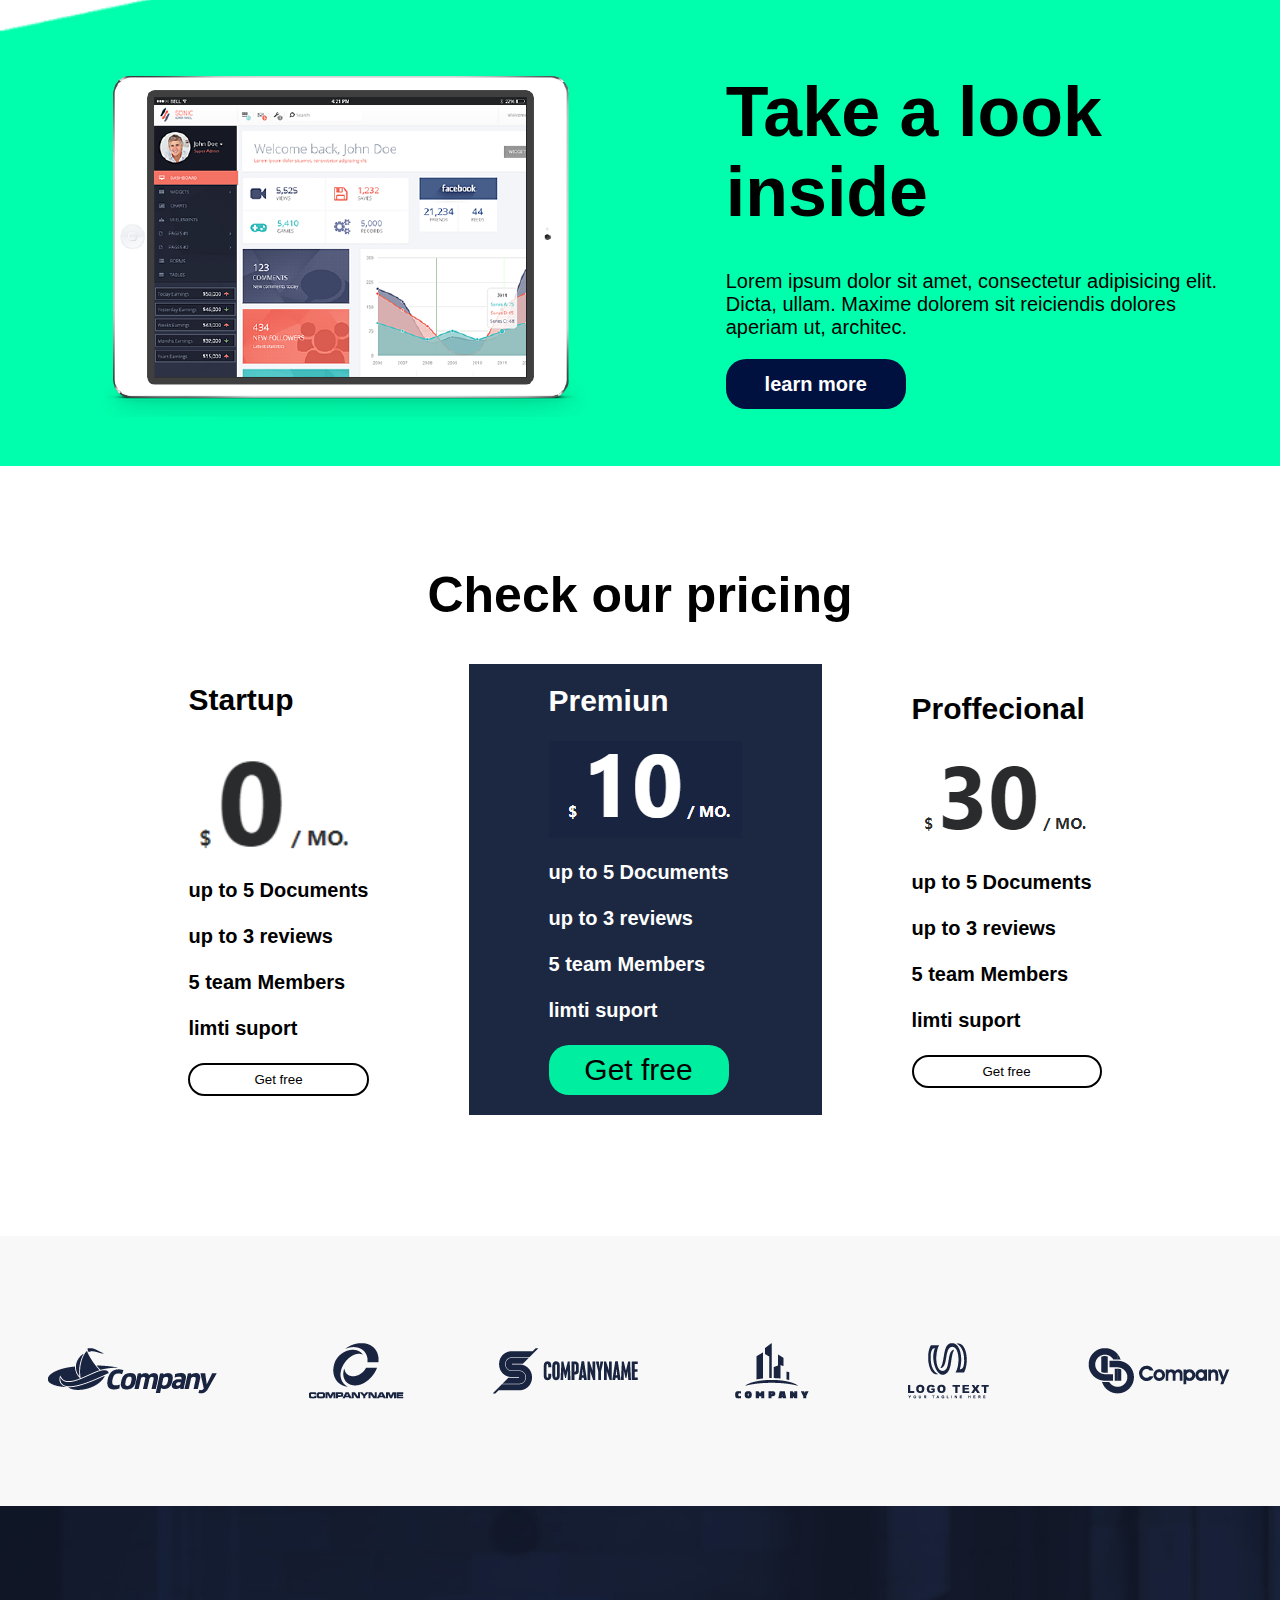
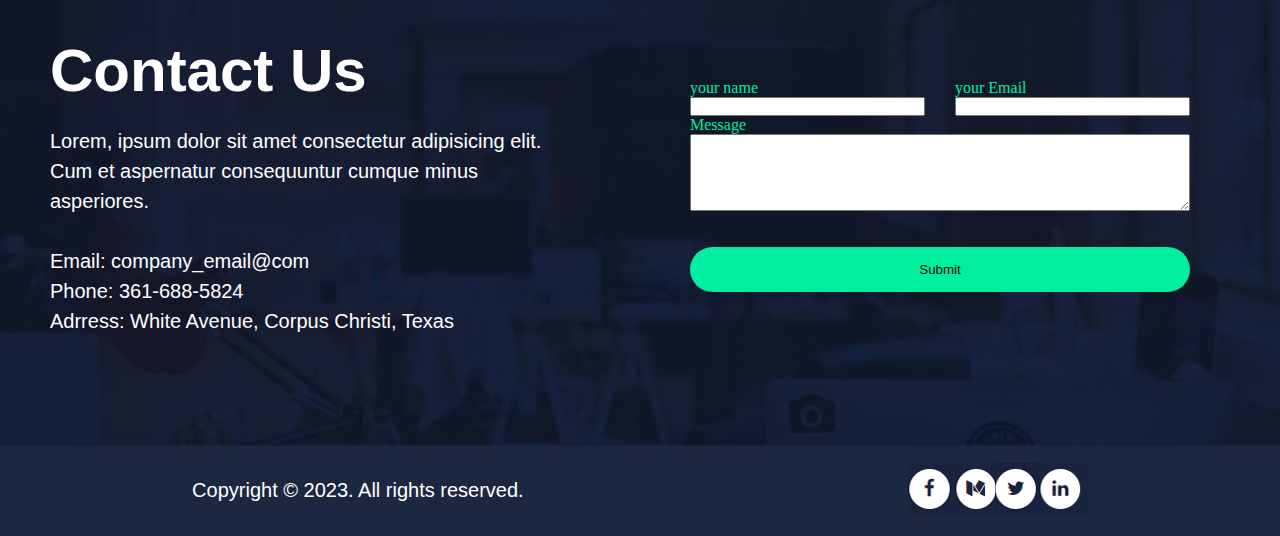
==== commit 6d1542b3: "Progreso" ====
--- a/index.html
+++ b/index.html
@@ -48,10 +48,10 @@
                 <p>Lorem ipsum dolor sit amet, consectetur adipisicing elit. Dicta, ullam. Maxime dolorem sit reiciendis dolores aperiam ut, architec</p>
                 <button id="botonsec1">learn more</button>
             </div>
-            <img src="assets/imagenes/feature-1.png" alt="Anti-span" >
+            <img src="assets/imagenes/feature-1.png" alt="Anti-span" id = "image">
         </section>
         <section id="section1">
-            <img src="assets/imagenes/feature-2.png" alt="Anti-span" >
+            <img src="assets/imagenes/feature-2.png" alt="Anti-span" id = "image">
             <div id="secion1-div">
                 <h1>Take a look inside</h1> <br>
                 <p>Lorem ipsum dolor sit amet, consectetur adipisicing elit. Dicta, ullam. Maxime dolorem sit reiciendis dolores aperiam ut, architec.</p>
@@ -81,7 +81,7 @@
             <h4>limti suport</h4><br>
             <button id="btnHeader">Get free</button>
         </div>
-        <div id="sec2Tex">
+        <div id="sec2Tex1">
             <h2>Proffecional</h2><br>
             <img src="assets/imagenes/numero3.png" alt="imgen1"><br>
             <h4>up to 5 Documents</h4><br>
@@ -93,12 +93,12 @@
     </div>
     </section>
     <section class="section3">
-        <img src="assets/imagenes/client-1.png" alt="imagen1">
-        <img src="assets/imagenes/client-2.png" alt="imagen2">
-        <img src="assets/imagenes/client-3.png" alt="imagen3">
-        <img src="assets/imagenes/client-4.png" alt="imagen4">
-        <img src="assets/imagenes/client-5.png" alt="imagen5">
-        <img src="assets/imagenes/client-6.png" alt="imagen6">
+        <img src="assets/imagenes/client-1.png" alt="imagen1" id = "clientes">
+        <img src="assets/imagenes/client-2.png" alt="imagen2" id = "clientes">
+        <img src="assets/imagenes/client-3.png" alt="imagen3" id = "clientes">
+        <img src="assets/imagenes/client-4.png" alt="imagen4" id = "clientes">
+        <img src="assets/imagenes/client-5.png" alt="imagen5" id = "clientes">
+        <img src="assets/imagenes/client-6.png" alt="imagen6" id = "clientes">
     </section>
     <section class="section4">
         <form class="inputs">
@@ -119,8 +119,11 @@
             </div>
         </form>
         <div class="contac-div">
-            <h1>contac</h1> <br>
-            <p>Lorem ipsum dolor sit amet consectetur adipisicing elit. In ullam illo, perferendis molestias rem culpa repellat facere, tempora ratione fugiat eveniet dicta dignissimos provident! Laudantium ipsum ea inventore natus vitae.</p>
+            <h2>Contact Us</h2>
+            <p>Lorem, ipsum dolor sit amet consectetur adipisicing elit. Cum et aspernatur consequuntur cumque minus asperiores.</p><br>
+            <p>Email: company_email@com</p>
+            <p>Phone: 361-688-5824</p>
+            <p>Adrress: White Avenue, Corpus Christi, Texas</p>
         </div>
     </section>
     <footer>
--- a/style/style.css
+++ b/style/style.css
@@ -102,19 +102,23 @@
 	display: flex;
 	flex-direction: column;
 }
+
 #imgs-div{
 	display: flex;
 	justify-content: space-around;
 }
+
 #imgs2{
     height: 200px;
 	width: 200px;
 }
+
 .titles-sect1-2{
 	display: flex;
 	align-items: center;
 	justify-content: space-around;
 }
+
 #html_word,#css_word,#brush_word{
 	display: flex;
 	font-size: 20px;
@@ -122,6 +126,7 @@
 	padding: 20px 10px;
 	justify-content: center;
 }
+
 .lorem-sect1-2{
 	display: flex;
 	justify-content: space-evenly;
@@ -229,6 +234,16 @@
     font-weight: 400;
     font-family: Arial, Helvetica, sans-serif;
 }
+#sec2Tex1{
+    display: flex;
+    justify-content: center;
+    flex-direction: column;
+    padding: 28px 90px;
+    font-size: 20px;
+    font-weight: 400;
+    font-family: Arial, Helvetica, sans-serif;
+}
+
 
 #sec2TexN{
     display: flex;
@@ -241,6 +256,8 @@
     color: #ffffff;
     font-family: Arial, Helvetica, sans-serif;
 }
+
+
 
 #botonSec2{
 
@@ -317,11 +334,17 @@
     display: flex;
     justify-content: center;
     flex-direction: column;
-    align-items: center;
+    align-items: start;
     color: #ffffff;
     padding: 0% 50px;
     width: 50%;
     height: 100%;
+    line-height: 30px;
+}
+.contac-div h2 {
+    font-size: 60px;
+    line-height: 110px;
+    font-family: Arial, Helvetica, sans-serif;
 }
 
 footer{
@@ -403,14 +426,60 @@
 @media screen and (max-width: 920px) {
 
 .containerSec2{
+    display: flex;
+    justify-content: center;
+    flex-direction: row;
+    align-items: center;
+    margin: 20px 0px;
+    width: 100%;
+    height: 80%;
+}   
+    #sec2Tex{
+        padding: 6px 35px;
+    }
+    #sec2Tex1{
+        padding: 25px 40px;
+    }
+    .contac-div{
+        padding: 0% 10px;
+        font-size: 8px;
+        width: 50%;
+    }
+
+    .contac-div p{
+        font-size: 14px;
+        line-height: 20px;
+    }
+    .contac-div h2 {
+        font-size: 35px;
+    }
+
+    .inputs {
+    width: 50%;
+    }
+    
+    #image{
+        width: 40%;
+        height: auto;
+    }
+    #sec2TexN{
+        padding: 20px 25px;
+        font-size: 20px;
+    }
+
+    .section3{
+        background-color: #f8f8f8;
+        display: flex;
         justify-content: space-around;
-    }
-
-    #sec2Tex{
-        padding: 10px 40px;
+        flex-direction: row;
+        align-items: center;
+        width: 100% ;
+        height: 20vh;
+    }
+
+    #clientes{
+        width: 15%;
+        height: auto;
     }
     
-    #sec2TexN{
-        padding: 20px 40px;
-    }
 }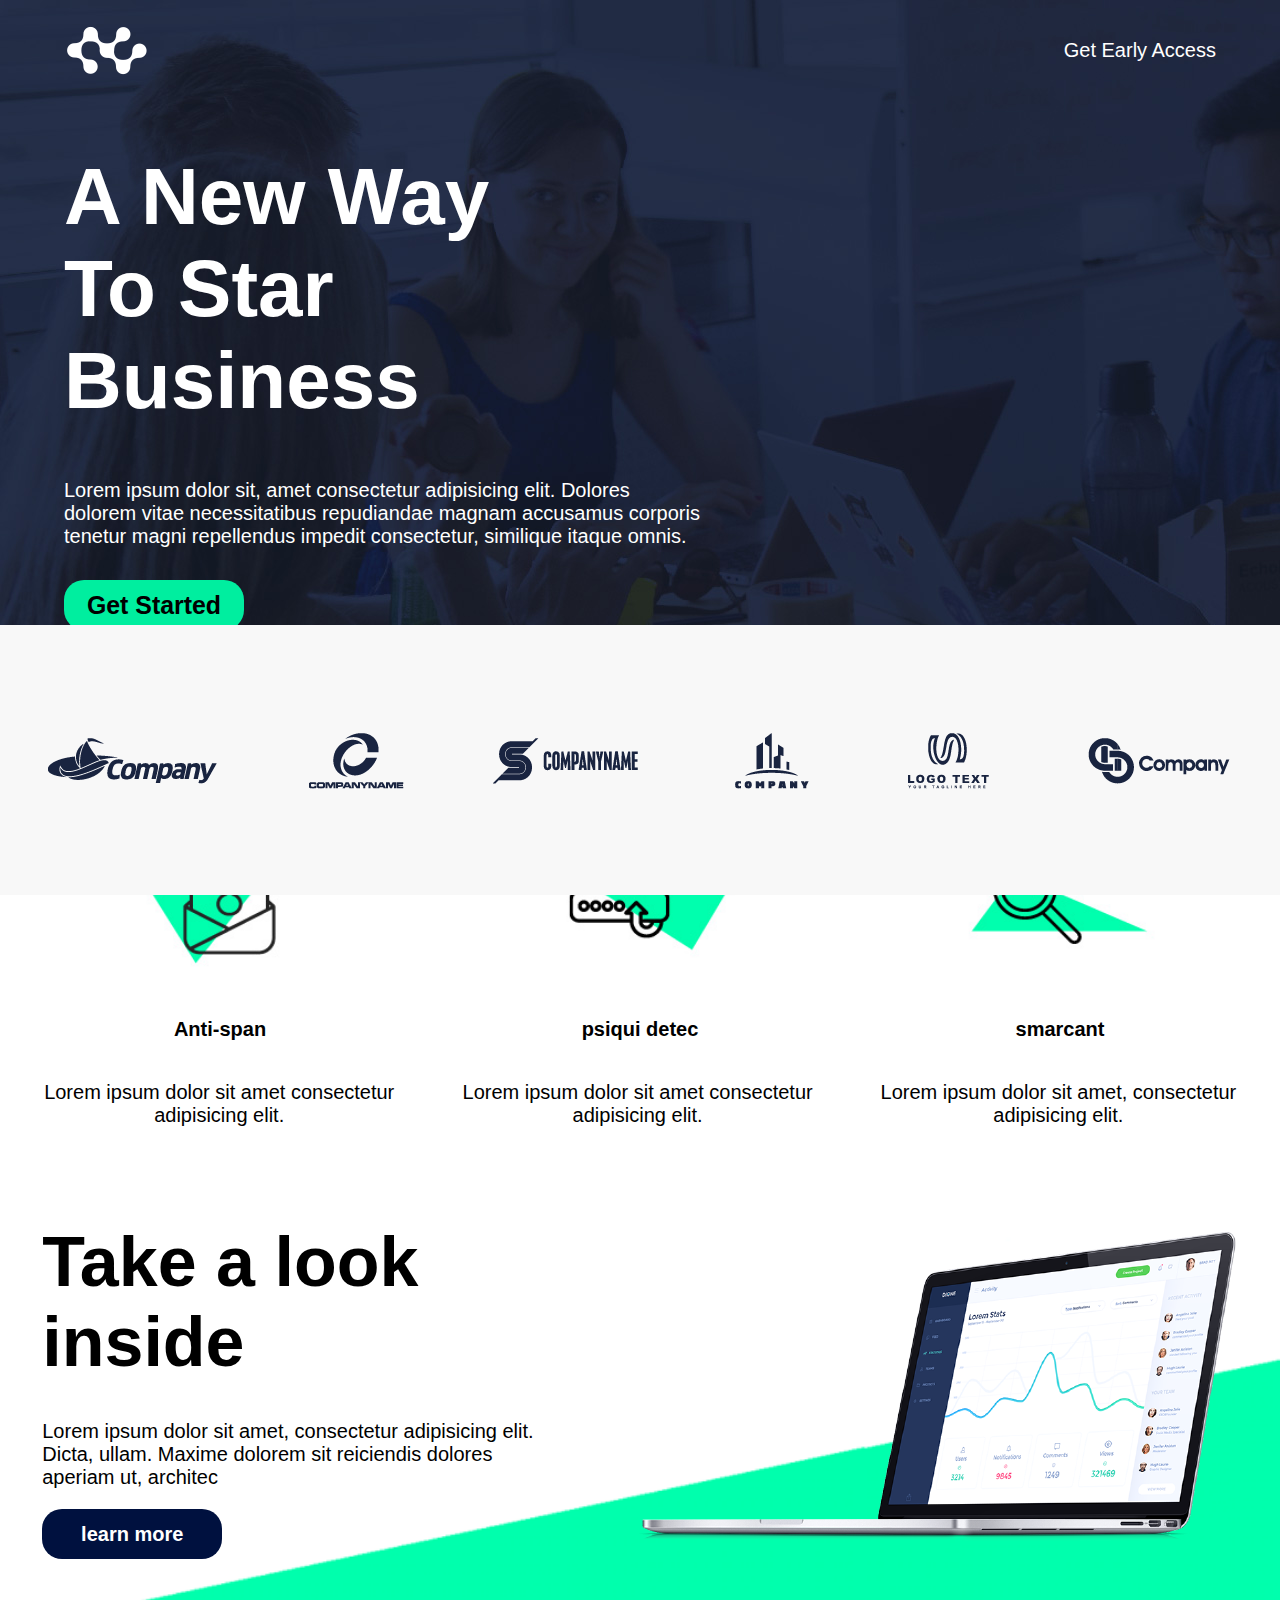
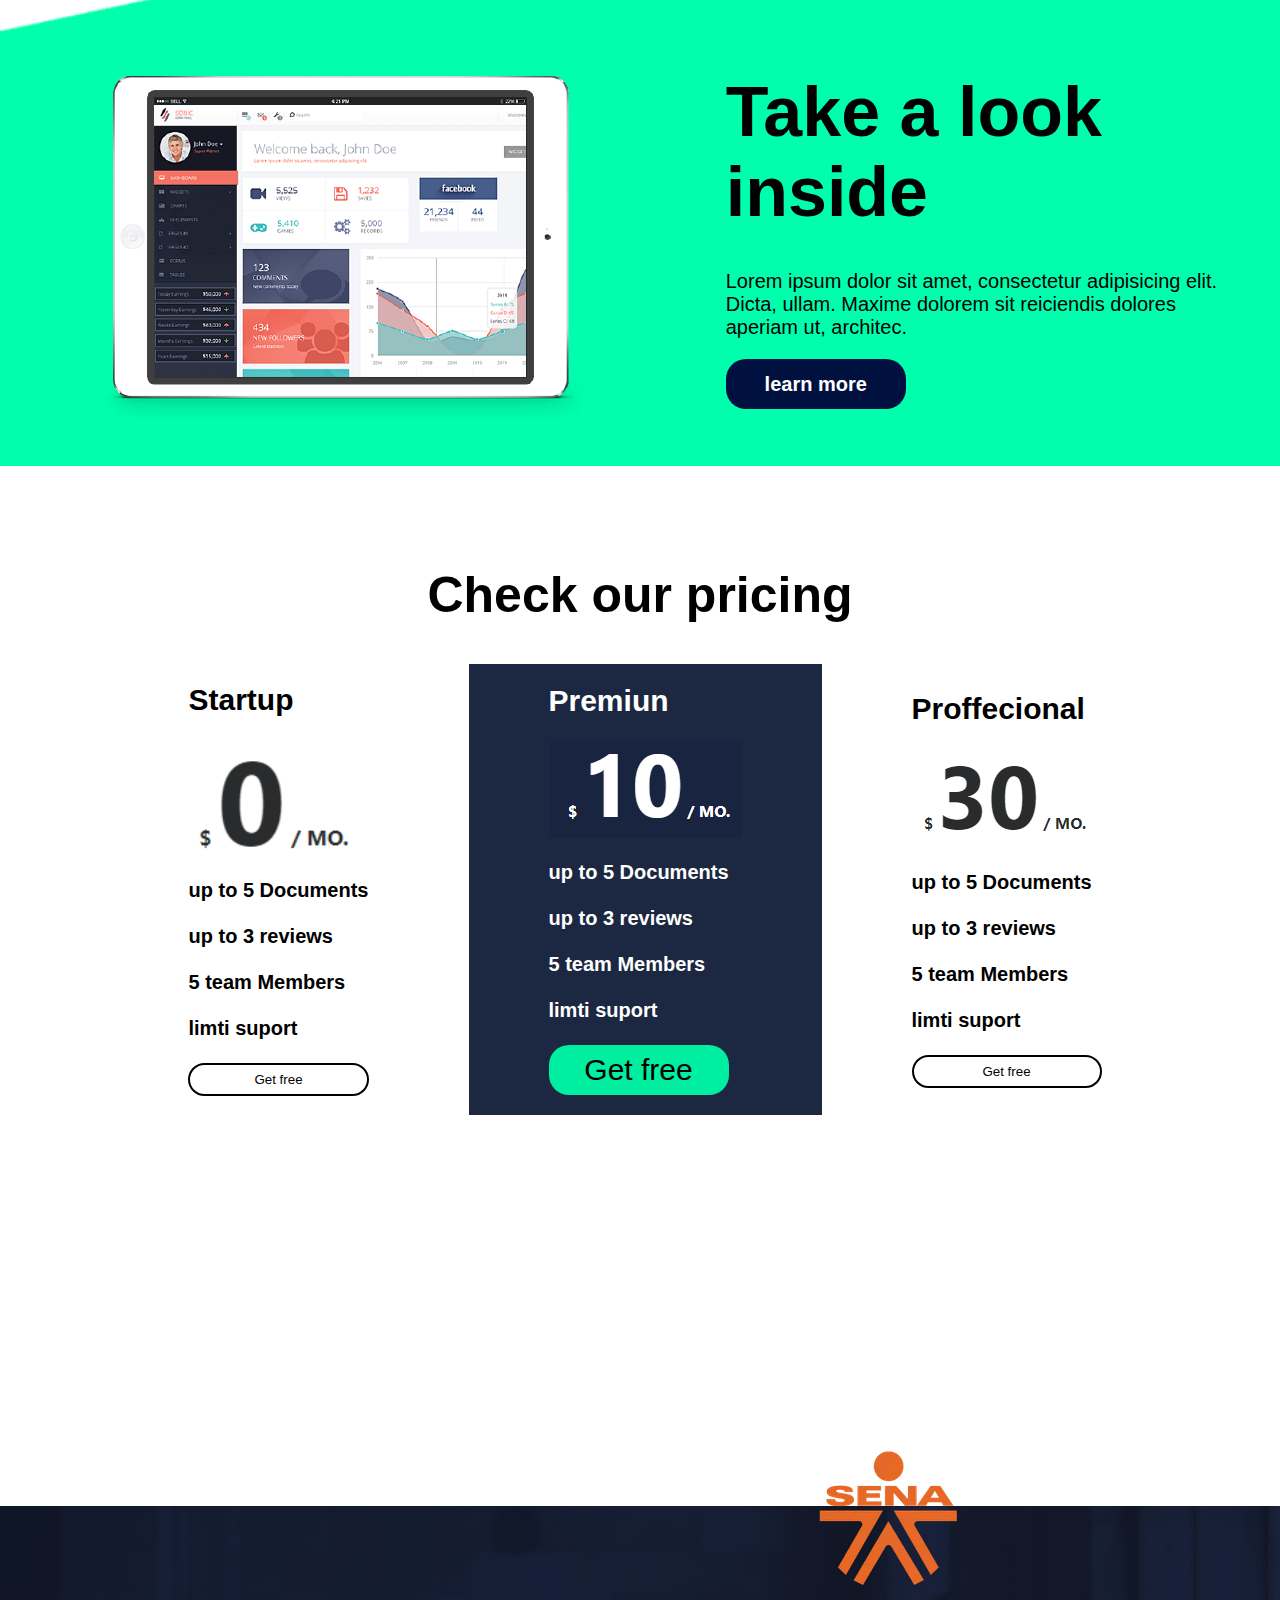
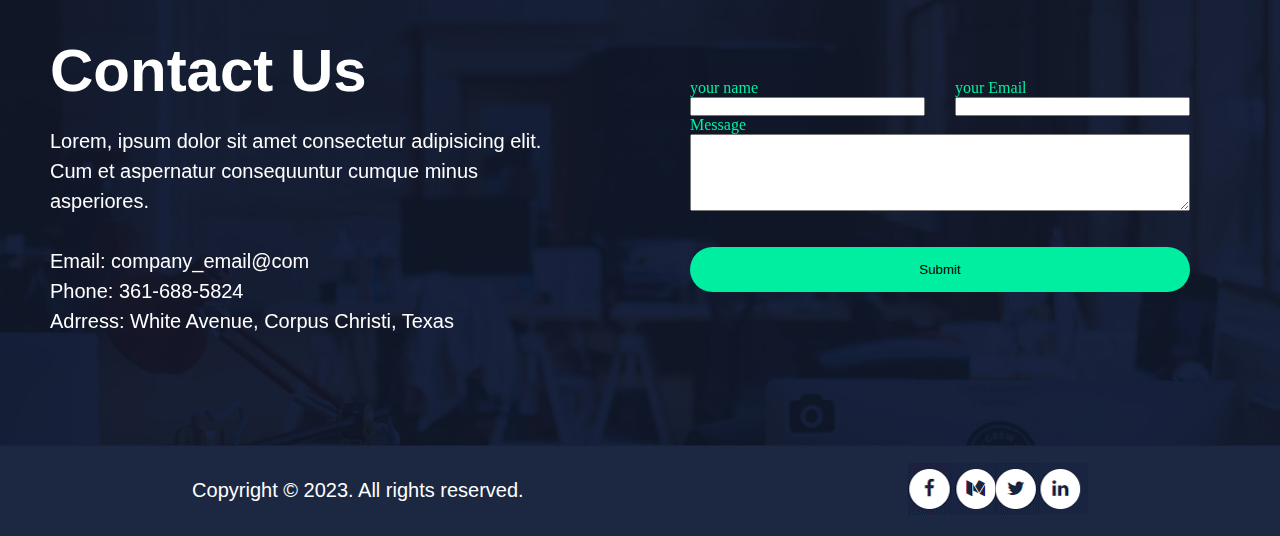
==== commit 908f588b: "27/06/24" ====
--- a/index.html
+++ b/index.html
@@ -65,7 +65,7 @@
         
         <div id="sec2Tex">
             <h2>Startup</h2> <br>
-            <img src="assets/imagenes/numero1.png" alt="imgen1"><br>
+            <img src="assets/imagenes/numero1.png" alt="imgen1" id = "medium"><br>
             <h4>up to 5 Documents</h4><br>
             <h4>up to 3 reviews</h4><br>
             <h4>5 team Members</h4><br>
@@ -74,7 +74,7 @@
         </div>
         <div id="sec2TexN">
             <h2>Premiun</h2> <br>
-            <img src="assets/imagenes/numero2.png" alt="imgen1"><br>
+            <img src="assets/imagenes/numero2.png" alt="imgen1" id = "medium"><br>
             <h4>up to 5 Documents</h4><br>
             <h4>up to 3 reviews</h4><br>
             <h4>5 team Members</h4><br>
@@ -83,7 +83,7 @@
         </div>
         <div id="sec2Tex1">
             <h2>Proffecional</h2><br>
-            <img src="assets/imagenes/numero3.png" alt="imgen1"><br>
+            <img src="assets/imagenes/numero3.png" alt="imgen1" id = "medium"><br>
             <h4>up to 5 Documents</h4><br>
             <h4>up to 3 reviews</h4><br>
             <h4>5 team Members</h4><br>
@@ -125,9 +125,13 @@
             <p>Phone: 361-688-5824</p>
             <p>Adrress: White Avenue, Corpus Christi, Texas</p>
         </div>
+
+        <div id="photo">
+            <img src="./assets/logo.webp" alt="image1" id="photo1">
+        </div>
     </section>
     <footer>
-        <p>Copyright © 2023. All rights reserved.</p> 
+            <p>Copyright © 2023. All rights reserved.</p> 
         <div id="Acceso-redes">
         <a href="https://www.facebook.com/?locale=es_LA"> <img src="assets/imagenes/facebook.png" alt=""> </a>
         <a href="https://www.youtube.com/"> <img src="assets/imagenes/youtube.png" alt=""> </a> 
--- a/style/style.css
+++ b/style/style.css
@@ -4,7 +4,6 @@
     box-sizing: content-box;
 }
 
-
 header{
     height: 75vh;
     width: 100%;
@@ -44,7 +43,6 @@
     height: 100px;
     width: 100px;
 }
-
 
 .containerHeader{
     width: 50%;
@@ -70,6 +68,7 @@
     font-weight: 100;
     font-family: Arial, Helvetica, sans-serif;
 }
+
 :root{
     --color-principal: #00ee9f;
     --color-secundario: #000000;
@@ -234,6 +233,7 @@
     font-weight: 400;
     font-family: Arial, Helvetica, sans-serif;
 }
+
 #sec2Tex1{
     display: flex;
     justify-content: center;
@@ -243,7 +243,6 @@
     font-weight: 400;
     font-family: Arial, Helvetica, sans-serif;
 }
-
 
 #sec2TexN{
     display: flex;
@@ -256,8 +255,6 @@
     color: #ffffff;
     font-family: Arial, Helvetica, sans-serif;
 }
-
-
 
 #botonSec2{
 
@@ -278,6 +275,8 @@
     align-items: center;
     width:100% ;
     height: 30vh;
+    position: sticky;
+    bottom: 5px;
 }
 
 .section4{
@@ -289,6 +288,14 @@
     display: flex;
     flex-direction: row-reverse;
     border-color: #00ee9f;
+    position: relative;
+}
+
+#photo1 {
+    position: absolute;
+    top: -120px;
+    left: 750px;
+
 }
 #section5 {
     display: flex;
@@ -341,6 +348,7 @@
     height: 100%;
     line-height: 30px;
 }
+
 .contac-div h2 {
     font-size: 60px;
     line-height: 110px;
@@ -424,8 +432,11 @@
 }
 
 @media screen and (max-width: 920px) {
-
-.containerSec2{
+    .logo {
+        margin: 5%;
+    }
+
+    .containerSec2{
     display: flex;
     justify-content: center;
     flex-direction: row;
@@ -433,13 +444,20 @@
     margin: 20px 0px;
     width: 100%;
     height: 80%;
-}   
+    }   
     #sec2Tex{
         padding: 6px 35px;
     }
+
     #sec2Tex1{
         padding: 25px 40px;
     }
+
+    #sec2TexN{
+        padding: 20px 25px;
+        font-size: 20px;
+    }
+
     .contac-div{
         padding: 0% 10px;
         font-size: 8px;
@@ -448,10 +466,11 @@
 
     .contac-div p{
         font-size: 14px;
-        line-height: 20px;
-    }
+        line-height: 15px;
+    }
+
     .contac-div h2 {
-        font-size: 35px;
+        font-size: 30px;
     }
 
     .inputs {
@@ -461,10 +480,6 @@
     #image{
         width: 40%;
         height: auto;
-    }
-    #sec2TexN{
-        padding: 20px 25px;
-        font-size: 20px;
     }
 
     .section3{
@@ -482,4 +497,192 @@
         height: auto;
     }
     
+    #sect2 {
+        font-size: 17px;
+    }
+}
+@media screen and (max-width: 768px) { 
+    header{
+        height: 80vh;
+        width: auto;
+        background-image: url(../assets/imagenes/banner-bk.jpg);
+    }
+
+    #h1Header {
+        font-size: 35px;
+    }
+
+    #textoHeader {
+        font-size: 15px;
+    }
+
+    #sec2Tex{
+        padding: 6px 7px;
+        font-size: 15px;
+    }
+
+    #sec2Tex1{
+        padding: 25px 7px;
+        font-size: 15px;
+    }
+
+    #sec2TexN{
+        padding: 20px 7px;
+        font-size: 15px;
+    }
+
+    #btnHeader{
+        width: 140px;
+        height: 30px;
+        border-radius: 50px;
+        font-size: 15px;
+    }
+
+    #botonSec2{
+        width: 110px;
+        padding: 5px 5px; 
+        border-radius: 20px;
+        border: 2px solid #000000; 
+    }
+
+    #titleNav {
+        font-size: 28px;
+    }
+    #secion1-div{
+        width: 60%;
+        height: 100%;
+        font-size: 15px;
+    }
+    #secion1-div h1 {
+        font-size: 28px;
+    }
+
+    #secion1-div p {
+        font-size: 15px;
+    }
+
+    #botonsec1 {
+        width: 120px;
+    }
+    #image {
+        width: 130px;
+        height: auto;
+    }
+
+    #medium {
+        width: 140px;
+        height: auto;
+    }
+
+    #imgs2 {
+        width: 150px;
+        height: auto;
+    }
+
+    #btn-sec4{
+        width: 70px;
+        padding: 10px  50px;
+        font-size: 15px;
+    }
+
+    .contac-div{
+        padding: 0% 10px;
+        font-size: 8px;
+        width: 50%;
+    }
+    .inputs {
+        width: 50%;
+        }
+
+    #footer p {
+        font-size:20px ;
+    }
+}
+@media screen and (max-width: 480px) { 
+    #logoHeader2 {
+        width: 70px;
+    
+    }
+    
+    #h1Header {
+        font-size: 15px;
+    }
+    #textoHeader {
+        font-size: 10px;
+    }
+
+    #sec2Tex{
+        padding: 20px 5px;
+        font-size: 13px;
+        width: 80px;
+    }
+
+    #botonSec2 {
+        width: 50px;
+    }
+
+    #sec2Tex h4 {
+        font-size: 10px;
+    }
+
+    #sec2Tex1{
+        padding: 20px 5px;
+        font-size: 15px;
+        width: 125px;
+    }
+
+    #sec2Tex1 h4{
+        font-size: 10px;
+    }
+
+    #sec2Tex1 h2{
+        font-size: 20px;
+    }
+
+    #sec2TexN{
+        padding: 20px 5px;
+        font-size: 15px;
+        width: 115px;
+    }
+
+    #sec2TexN h2{
+        font-size: 20px;
+    }
+
+    #btnHeader {
+        width: 70px;
+    }
+
+    #sec2TexN{
+        font-size: 10px;
+    }
+
+    #medium {
+        width: 90px;
+    }
+
+    #seccion2-h1 {
+        font-size: 30px;
+    }
+    #imgs2 {
+        height: 140px;
+        width: 120px;
+    }
+
+    #sect2{
+        font-size: 12px;
+    }
+
+    #html_word {
+        font-size: 15px;
+    }
+
+    #css_word {
+        font-size: 15px;
+    }
+
+    #brush_word {
+        font-size: 16px;
+    }
+
 }